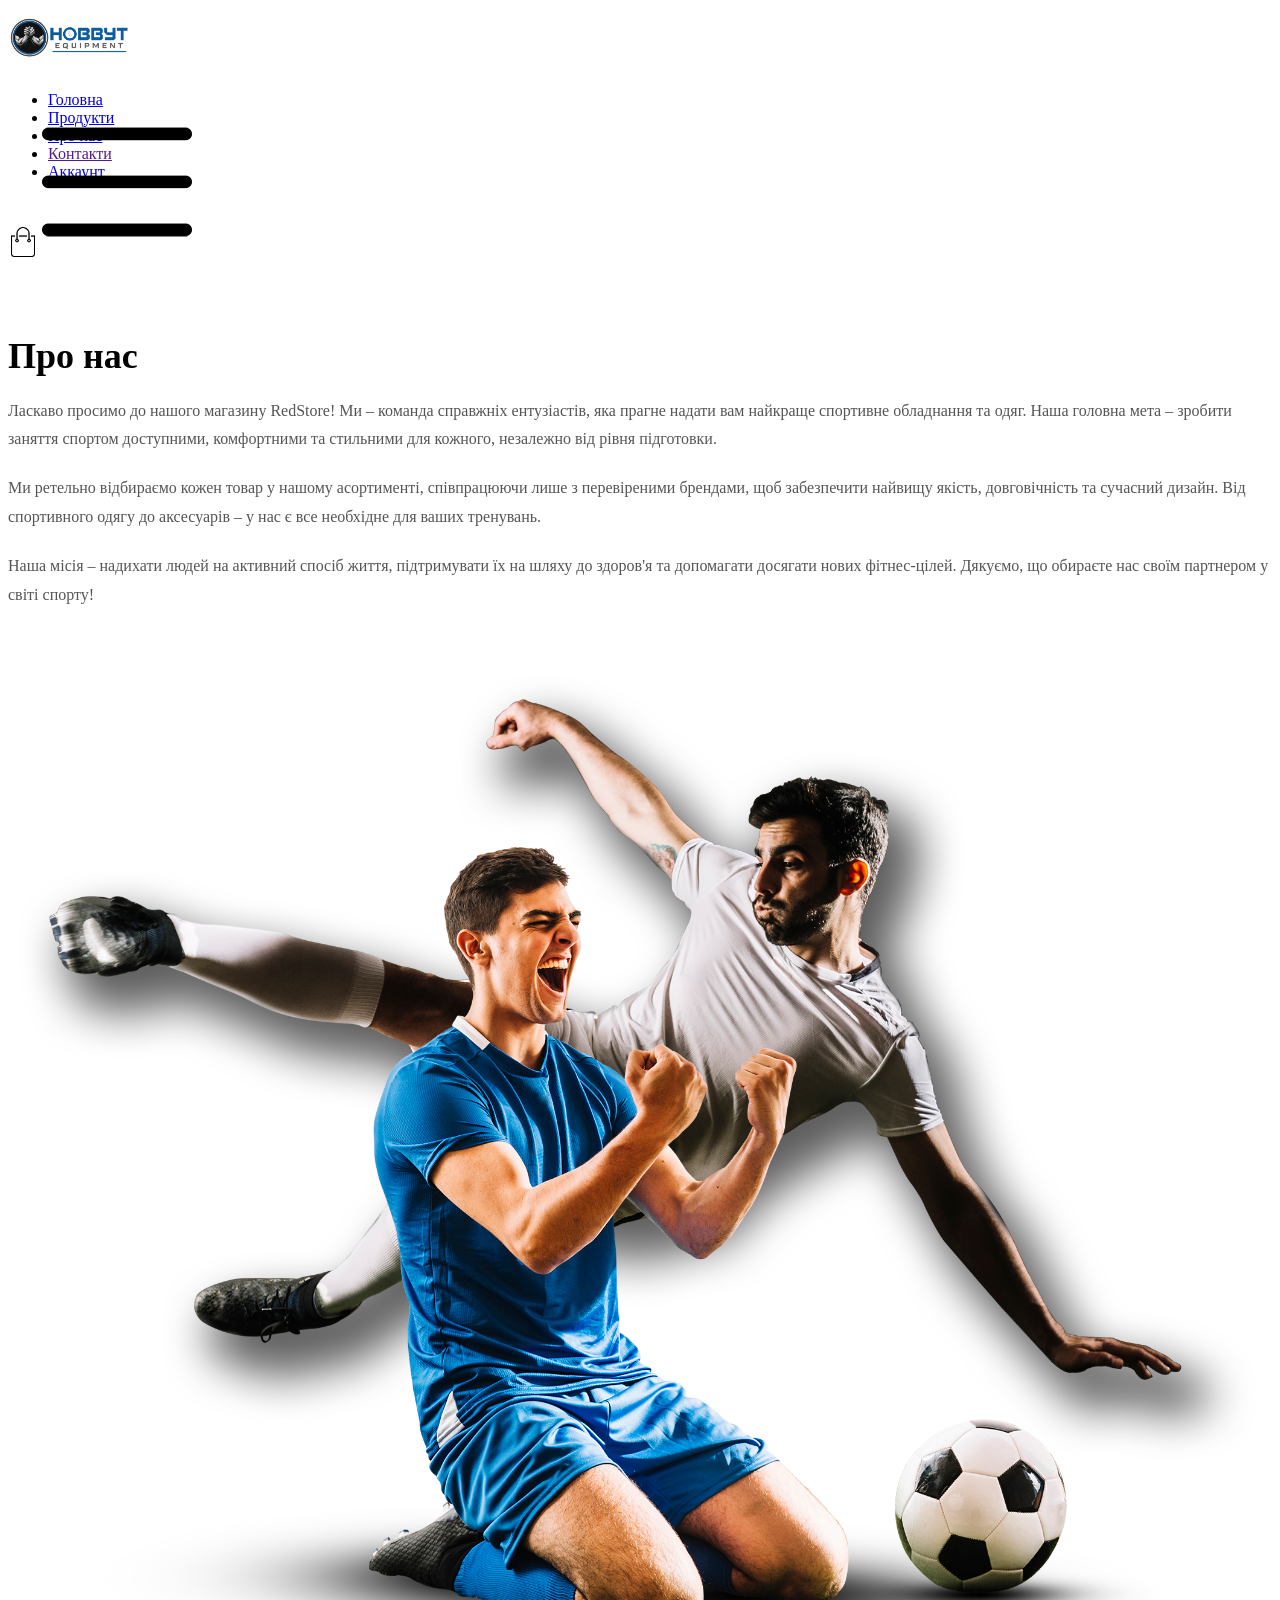
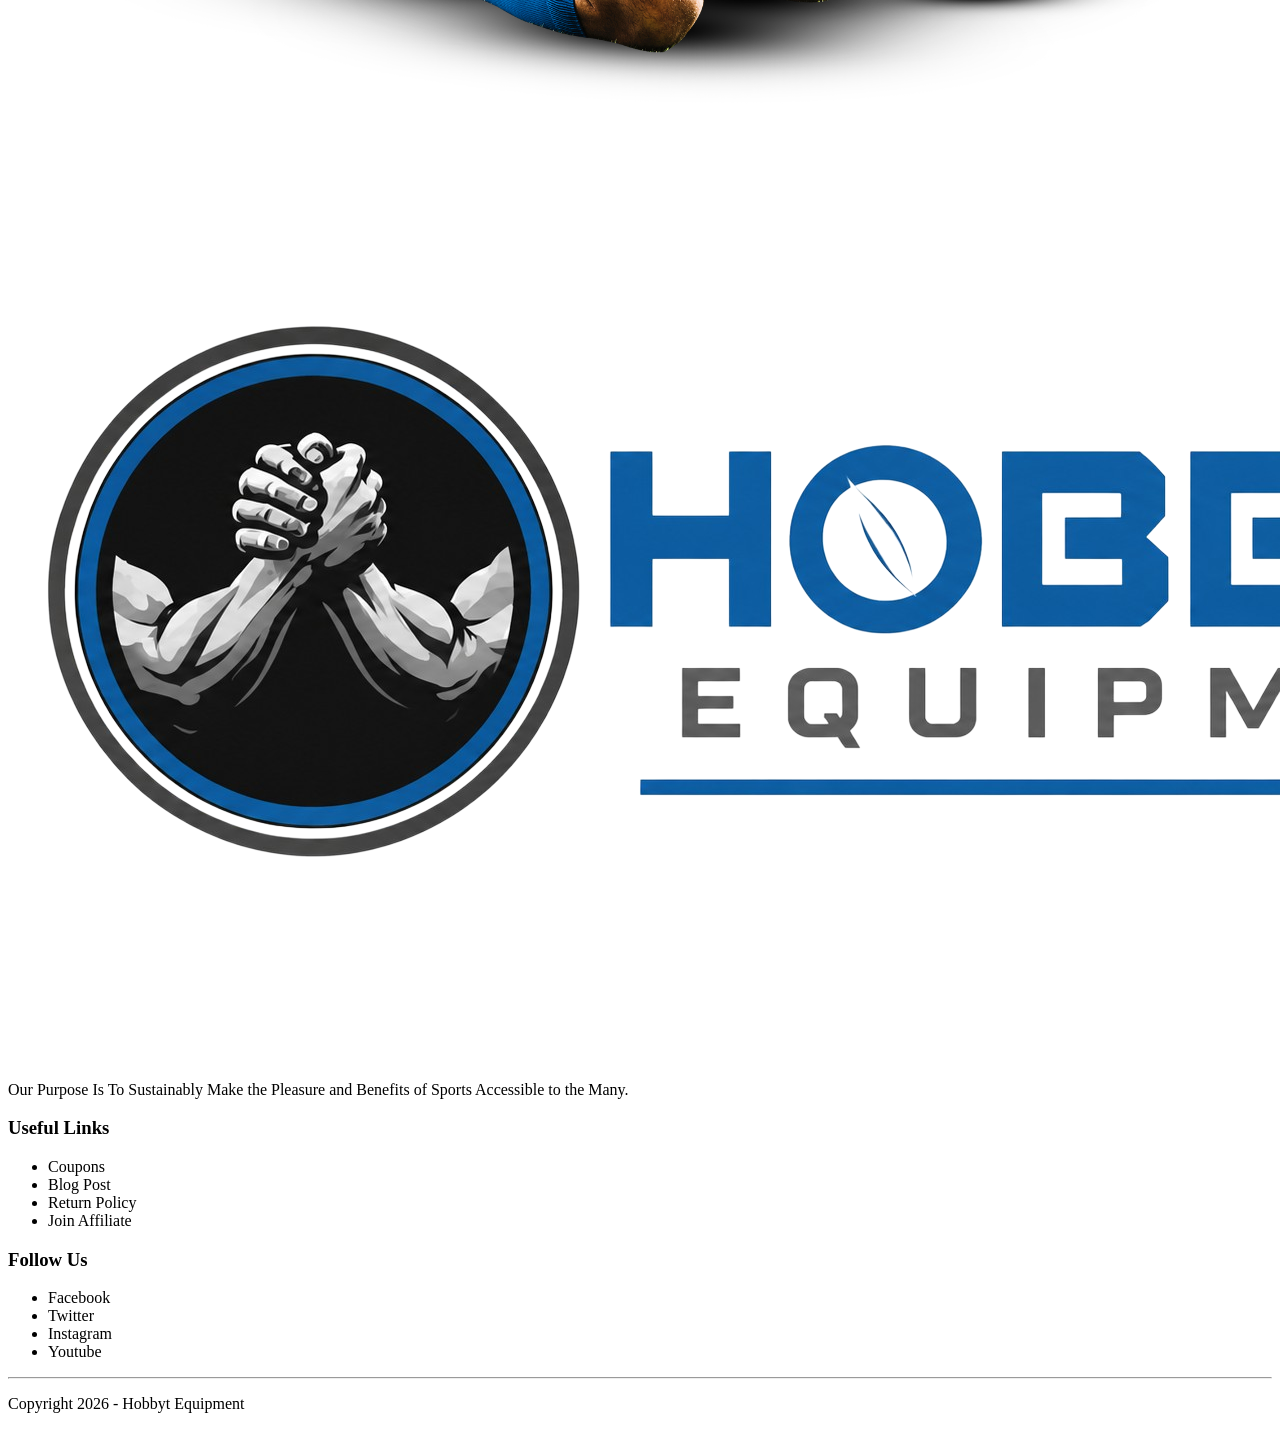
==== about.html @ 0b37f55f "Initial commit" ====
<!DOCTYPE html>
<html lang="uk">

<head>
    <meta charset="UTF-8">
    <meta name="viewport" content="width=device-width, initial-scale=1.0">
    <title>Про нас | Hobbyt Equipment
    </title>
    <link rel="stylesheet" href="style.css">
    <link href="https://fonts.googleapis.com/css2?family=Poppins:wght@300;400;500;600;700&display=swap"
        rel="stylesheet">
    <link rel="stylesheet" href="https://stackpath.bootstrapcdn.com/font-awesome/4.7.0/css/font-awesome.min.css">
    <style>
        .about-page {
            padding: 50px 0;
        }
        .about-page h1 {
            font-size: 36px;
            margin-bottom: 20px;
        }
        .about-page p {
            color: #555;
            line-height: 1.8;
            margin-bottom: 20px;
        }
    </style>
</head>

<body>
    <div class="container">
        <div class="navbar">
            <div class="logo">
                <a href="index.html"><img src="images/logo.png" alt="logo" width="125px"></a>
            </div>
            <nav>
                <ul id="MenuItems">
                    <li><a href="index.html">Головна</a></li>
                    <li><a href="products.html">Продукти</a></li>
                    <li><a href="about.html">Про нас</a></li>
                    <li><a href="">Контакти</a></li>
                    <li><a href="account.html">Аккаунт</a></li>
                </ul>
            </nav>
            <a href="cart.html"><img src="images/cart.png" width="30px" height="30px"></a>
            <img src="images/menu.png" class="menu-icon" onclick="menutoggle()">
        </div>
    </div>

    <!-- About Page -->
    <div class="about-page">
        <div class="container">
            <div class="row">
                <div class="col-2">
                    <h1>Про нас</h1>
                    <p>Ласкаво просимо до нашого магазину RedStore! Ми – команда справжніх ентузіастів, яка прагне надати вам найкраще спортивне обладнання та одяг. Наша головна мета – зробити заняття спортом доступними, комфортними та стильними для кожного, незалежно від рівня підготовки.</p>
                    <p>Ми ретельно відбираємо кожен товар у нашому асортименті, співпрацюючи лише з перевіреними брендами, щоб забезпечити найвищу якість, довговічність та сучасний дизайн. Від спортивного одягу до аксесуарів – у нас є все необхідне для ваших тренувань.</p>
                    <p>Наша місія – надихати людей на активний спосіб життя, підтримувати їх на шляху до здоров'я та допомагати досягати нових фітнес-цілей. Дякуємо, що обираєте нас своїм партнером у світі спорту!</p>
                </div>
                <div class="col-2">
                    <img src="images/image1.png" width="100%">
                </div>
            </div>
        </div>
    </div>


    <!-- Footer -->
    <div class="footer">
        <div class="container">
            <div class="row">
                <div class="footer-col-2">
                    <img src="images/logo-white.png">
                    <p>Our Purpose Is To Sustainably Make the Pleasure and Benefits of Sports Accessible to the Many.
                    </p>
                </div>
                <div class="footer-col-3">
                    <h3>Useful Links</h3>
                    <ul>
                        <li>Coupons</li>
                        <li>Blog Post</li>
                        <li>Return Policy</li>
                        <li>Join Affiliate</li>
                    </ul>
                </div>
                <div class="footer-col-4">
                    <h3>Follow Us</h3>
                    <ul>
                        <li>Facebook</li>
                        <li>Twitter</li>
                        <li>Instagram</li>
                        <li>Youtube</li>
                    </ul>
                </div>
            </div>
            <hr>
            <p class="copyright">Copyright 2026 - Hobbyt Equipment</p>
        </div>
    </div>

    <!-- javascript -->

    <script>
        var MenuItems = document.getElementById("MenuItems");
        MenuItems.style.maxHeight = "0px";
        function menutoggle() {
            if (MenuItems.style.maxHeight == "0px") {
                MenuItems.style.maxHeight = "200px"
            }
            else {
                MenuItems.style.maxHeight = "0px"
            }
        }
    </script>

</body>

</html>
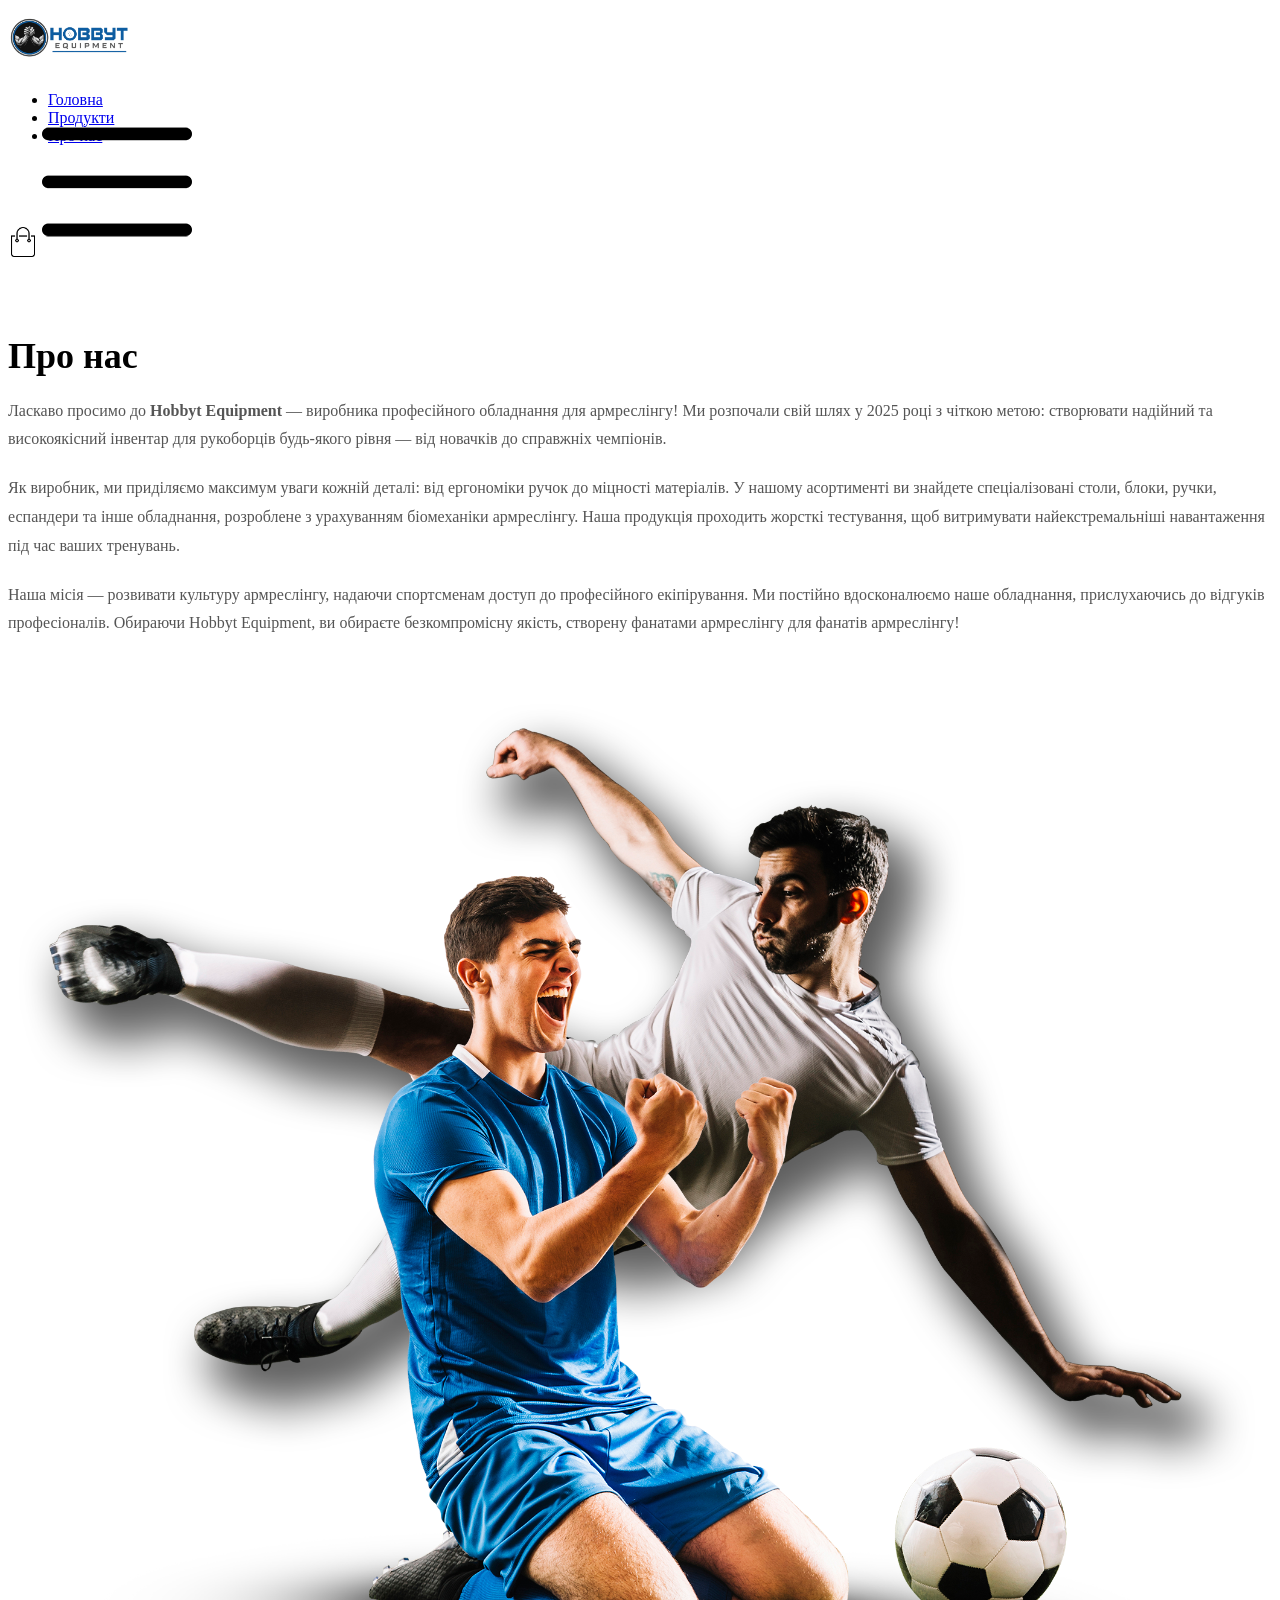
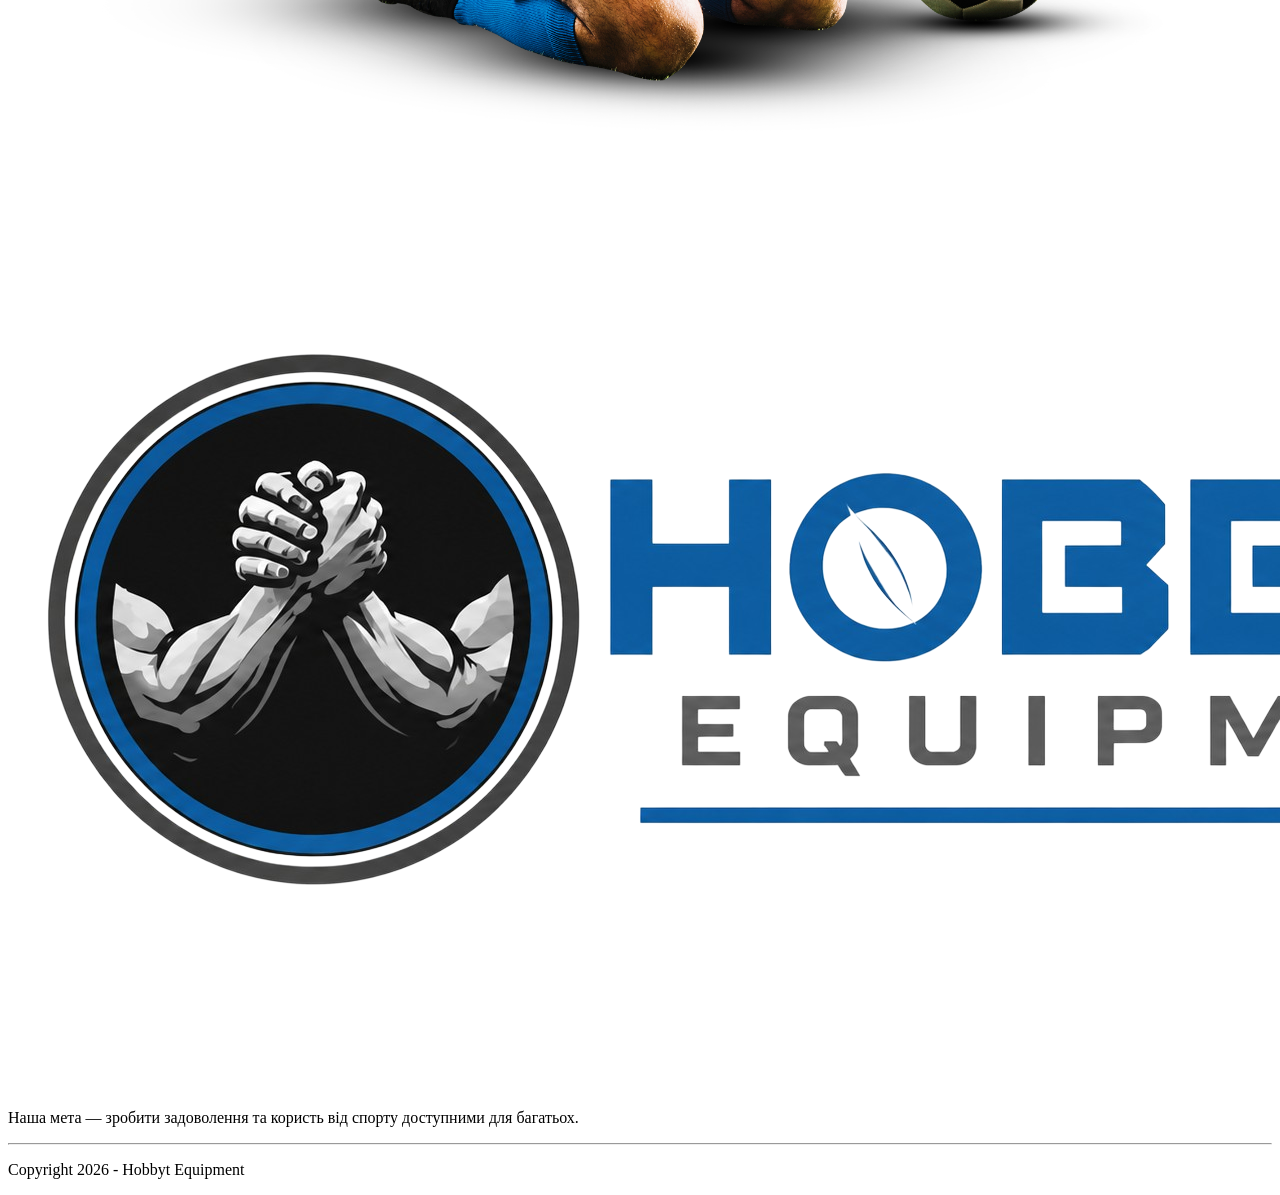
==== commit 9151e577: "feat: translate to Ukrainian, update About page, remove unused sections" ====
--- a/about.html
+++ b/about.html
@@ -1,5 +1,5 @@
 <!DOCTYPE html>
-<html lang="uk">
+<html lang="ua">
 
 <head>
     <meta charset="UTF-8">
@@ -37,24 +37,22 @@
                     <li><a href="index.html">Головна</a></li>
                     <li><a href="products.html">Продукти</a></li>
                     <li><a href="about.html">Про нас</a></li>
-                    <li><a href="">Контакти</a></li>
-                    <li><a href="account.html">Аккаунт</a></li>
                 </ul>
             </nav>
-            <a href="cart.html"><img src="images/cart.png" width="30px" height="30px"></a>
+            <a href="#"><img src="images/cart.png" width="30px" height="30px"></a>
             <img src="images/menu.png" class="menu-icon" onclick="menutoggle()">
         </div>
     </div>
 
-    <!-- About Page -->
+    <!-- Про нас Page -->
     <div class="about-page">
         <div class="container">
             <div class="row">
                 <div class="col-2">
                     <h1>Про нас</h1>
-                    <p>Ласкаво просимо до нашого магазину RedStore! Ми – команда справжніх ентузіастів, яка прагне надати вам найкраще спортивне обладнання та одяг. Наша головна мета – зробити заняття спортом доступними, комфортними та стильними для кожного, незалежно від рівня підготовки.</p>
-                    <p>Ми ретельно відбираємо кожен товар у нашому асортименті, співпрацюючи лише з перевіреними брендами, щоб забезпечити найвищу якість, довговічність та сучасний дизайн. Від спортивного одягу до аксесуарів – у нас є все необхідне для ваших тренувань.</p>
-                    <p>Наша місія – надихати людей на активний спосіб життя, підтримувати їх на шляху до здоров'я та допомагати досягати нових фітнес-цілей. Дякуємо, що обираєте нас своїм партнером у світі спорту!</p>
+                    <p>Ласкаво просимо до <strong>Hobbyt Equipment</strong> — виробника професійного обладнання для армреслінгу! Ми розпочали свій шлях у 2025 році з чіткою метою: створювати надійний та високоякісний інвентар для рукоборців будь-якого рівня — від новачків до справжніх чемпіонів.</p>
+                    <p>Як виробник, ми приділяємо максимум уваги кожній деталі: від ергономіки ручок до міцності матеріалів. У нашому асортименті ви знайдете спеціалізовані столи, блоки, ручки, еспандери та інше обладнання, розроблене з урахуванням біомеханіки армреслінгу. Наша продукція проходить жорсткі тестування, щоб витримувати найекстремальніші навантаження під час ваших тренувань.</p>
+                    <p>Наша місія — розвивати культуру армреслінгу, надаючи спортсменам доступ до професійного екіпірування. Ми постійно вдосконалюємо наше обладнання, прислухаючись до відгуків професіоналів. Обираючи Hobbyt Equipment, ви обираєте безкомпромісну якість, створену фанатами армреслінгу для фанатів армреслінгу!</p>
                 </div>
                 <div class="col-2">
                     <img src="images/image1.png" width="100%">
@@ -70,27 +68,10 @@
             <div class="row">
                 <div class="footer-col-2">
                     <img src="images/logo-white.png">
-                    <p>Our Purpose Is To Sustainably Make the Pleasure and Benefits of Sports Accessible to the Many.
+                    <p>Наша мета — зробити задоволення та користь від спорту доступними для багатьох.
                     </p>
                 </div>
-                <div class="footer-col-3">
-                    <h3>Useful Links</h3>
-                    <ul>
-                        <li>Coupons</li>
-                        <li>Blog Post</li>
-                        <li>Return Policy</li>
-                        <li>Join Affiliate</li>
-                    </ul>
-                </div>
-                <div class="footer-col-4">
-                    <h3>Follow Us</h3>
-                    <ul>
-                        <li>Facebook</li>
-                        <li>Twitter</li>
-                        <li>Instagram</li>
-                        <li>Youtube</li>
-                    </ul>
-                </div>
+                
             </div>
             <hr>
             <p class="copyright">Copyright 2026 - Hobbyt Equipment</p>
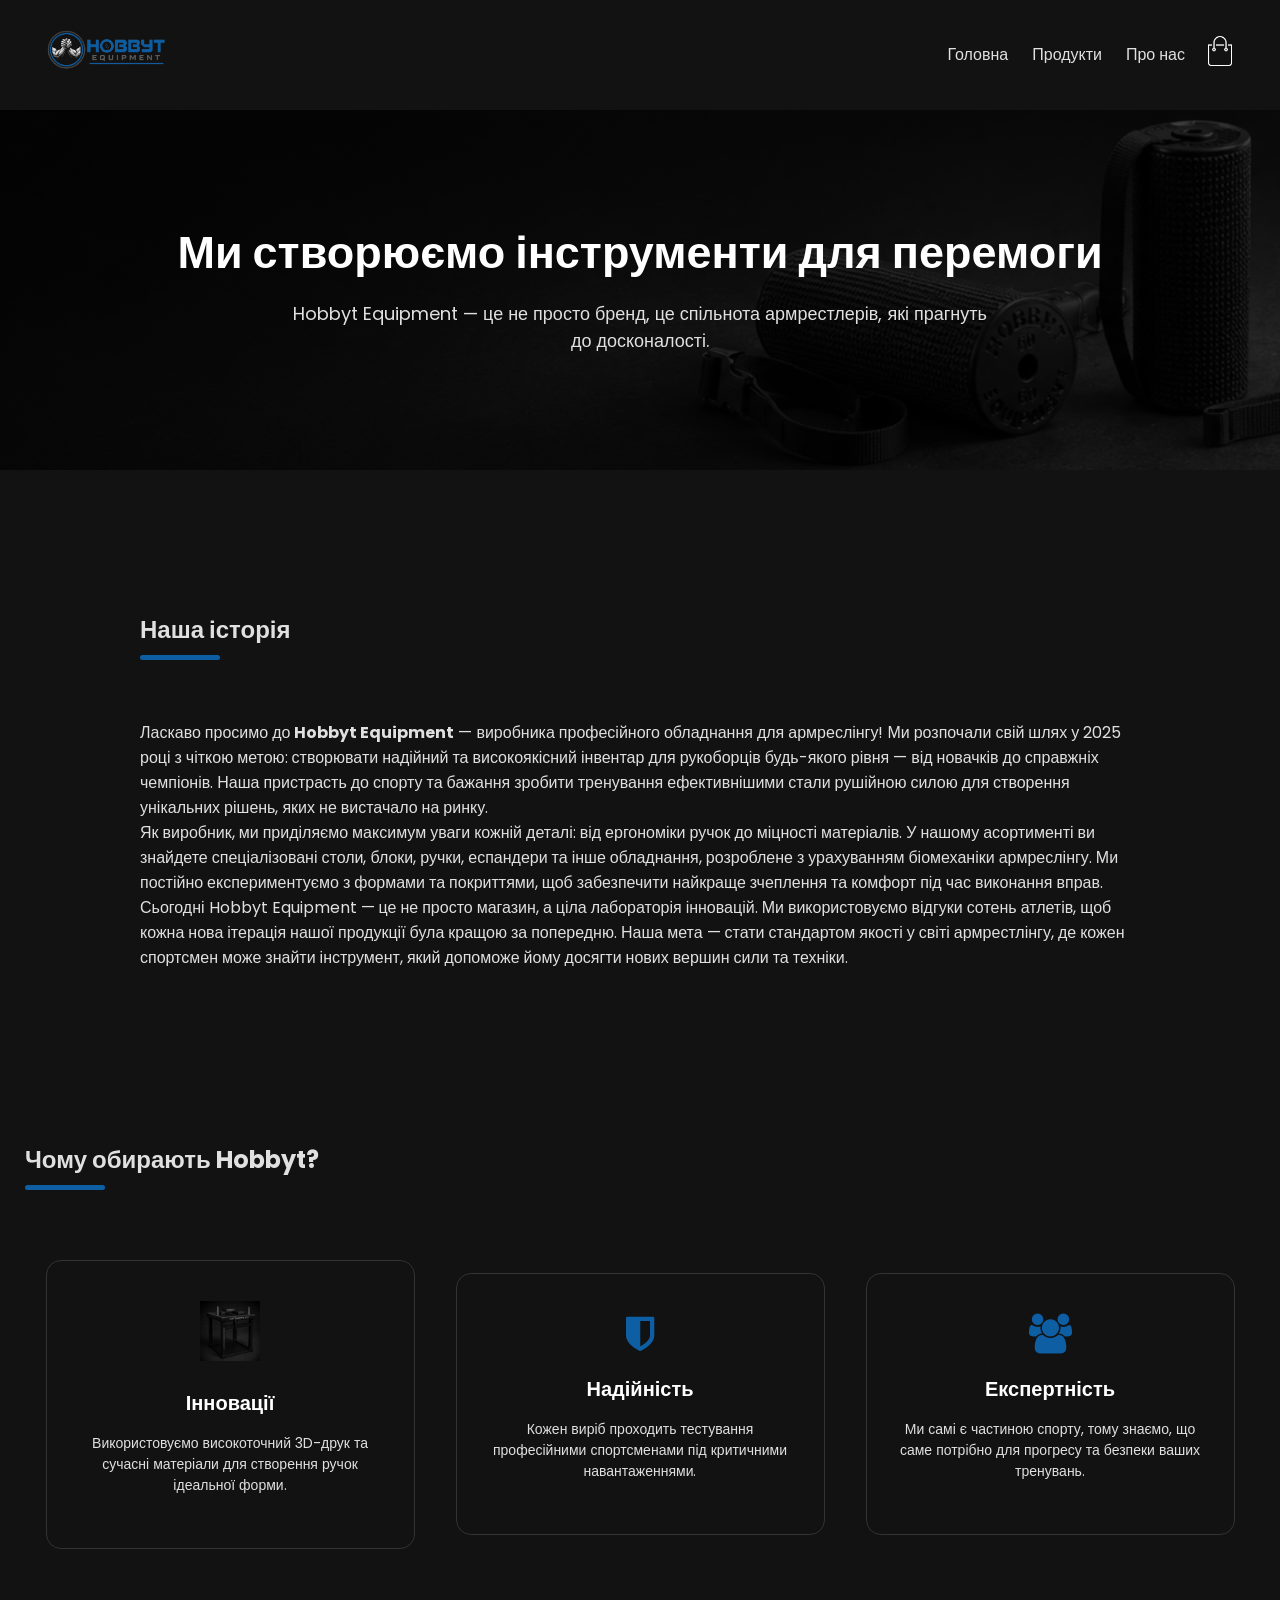
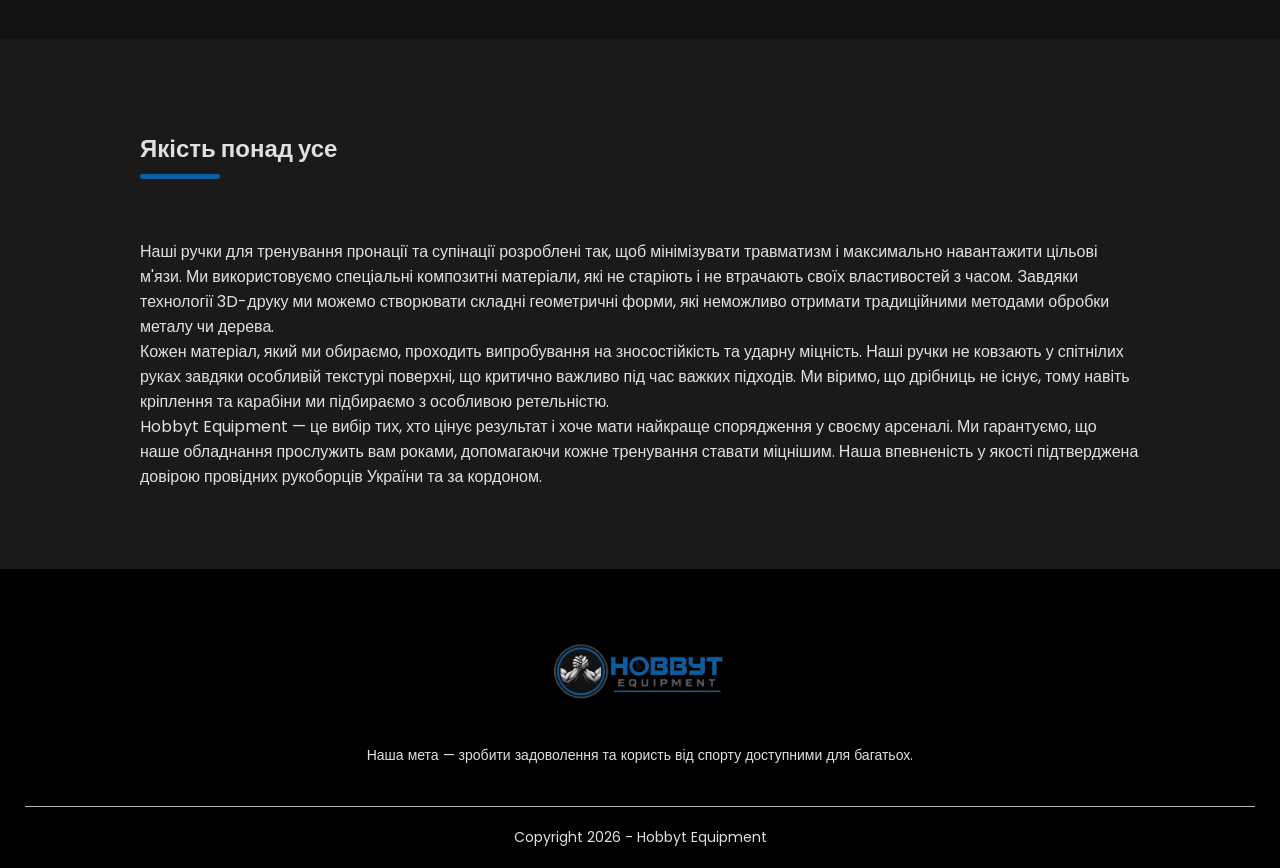
==== commit 8f5d9694: "Update design, add dark theme, new sections, cart page, and unify product images to 4.png" ====
--- a/about.html
+++ b/about.html
@@ -18,19 +18,14 @@
             font-size: 36px;
             margin-bottom: 20px;
         }
-        .about-page p {
-            color: #555;
-            line-height: 1.8;
-            margin-bottom: 20px;
-        }
     </style>
 </head>
 
-<body>
+<body class="dark-theme">
     <div class="container">
         <div class="navbar">
             <div class="logo">
-                <a href="index.html"><img src="images/logo.png" alt="logo" width="125px"></a>
+                <a href="index.html"><img src="images/logo-white.png" alt="logo" width="125px"></a>
             </div>
             <nav>
                 <ul id="MenuItems">
@@ -39,23 +34,66 @@
                     <li><a href="about.html">Про нас</a></li>
                 </ul>
             </nav>
-            <a href="#"><img src="images/cart.png" width="30px" height="30px"></a>
+            <a href="cart.html"><img src="images/cart.png" width="30px" height="30px"></a>
             <img src="images/menu.png" class="menu-icon" onclick="menutoggle()">
         </div>
     </div>
 
-    <!-- Про нас Page -->
-    <div class="about-page">
+    <!-- About Hero Section -->
+    <div class="about-hero" style="background-image: linear-gradient(rgba(0,0,0,0.7), rgba(0,0,0,0.7)), url('images/golovnyj baner.png');">
+        <div class="container">
+            <h1>Ми створюємо інструменти для перемоги</h1>
+            <p>Hobbyt Equipment — це не просто бренд, це спільнота армрестлерів, які прагнуть до досконалості.</p>
+        </div>
+    </div>
+
+    <!-- Наша історія -->
+    <div class="about-section">
         <div class="container">
             <div class="row">
-                <div class="col-2">
-                    <h1>Про нас</h1>
-                    <p>Ласкаво просимо до <strong>Hobbyt Equipment</strong> — виробника професійного обладнання для армреслінгу! Ми розпочали свій шлях у 2025 році з чіткою метою: створювати надійний та високоякісний інвентар для рукоборців будь-якого рівня — від новачків до справжніх чемпіонів.</p>
-                    <p>Як виробник, ми приділяємо максимум уваги кожній деталі: від ергономіки ручок до міцності матеріалів. У нашому асортименті ви знайдете спеціалізовані столи, блоки, ручки, еспандери та інше обладнання, розроблене з урахуванням біомеханіки армреслінгу. Наша продукція проходить жорсткі тестування, щоб витримувати найекстремальніші навантаження під час ваших тренувань.</p>
-                    <p>Наша місія — розвивати культуру армреслінгу, надаючи спортсменам доступ до професійного екіпірування. Ми постійно вдосконалюємо наше обладнання, прислухаючись до відгуків професіоналів. Обираючи Hobbyt Equipment, ви обираєте безкомпромісну якість, створену фанатами армреслінгу для фанатів армреслінгу!</p>
+                <div class="col-12" style="max-width: 1000px; margin: auto;">
+                    <h2 class="title">Наша історія</h2>
+                    <p>Ласкаво просимо до <strong>Hobbyt Equipment</strong> — виробника професійного обладнання для армреслінгу! Ми розпочали свій шлях у 2025 році з чіткою метою: створювати надійний та високоякісний інвентар для рукоборців будь-якого рівня — від новачків до справжніх чемпіонів. Наша пристрасть до спорту та бажання зробити тренування ефективнішими стали рушійною силою для створення унікальних рішень, яких не вистачало на ринку.</p>
+                    <p>Як виробник, ми приділяємо максимум уваги кожній деталі: від ергономіки ручок до міцності матеріалів. У нашому асортименті ви знайдете спеціалізовані столи, блоки, ручки, еспандери та інше обладнання, розроблене з урахуванням біомеханіки армреслінгу. Ми постійно експериментуємо з формами та покриттями, щоб забезпечити найкраще зчеплення та комфорт під час виконання вправ.</p>
+                    <p>Сьогодні Hobbyt Equipment — це не просто магазин, а ціла лабораторія інновацій. Ми використовуємо відгуки сотень атлетів, щоб кожна нова ітерація нашої продукції була кращою за попередню. Наша мета — стати стандартом якості у світі армрестлінгу, де кожен спортсмен може знайти інструмент, який допоможе йому досягти нових вершин сили та техніки.</p>
                 </div>
-                <div class="col-2">
-                    <img src="images/image1.png" width="100%">
+            </div>
+        </div>
+    </div>
+
+    <!-- Чому обирають нас (Цінності) -->
+    <div class="values-section">
+        <div class="container">
+            <h2 class="title">Чому обирають Hobbyt?</h2>
+            <div class="row">
+                <div class="col-3 value-box">
+                    <img src="images/2.png" style="width: 60px; height: 60px; margin-bottom: 20px; object-fit: contain;">
+                    <h3>Інновації</h3>
+                    <p>Використовуємо високоточний 3D-друк та сучасні матеріали для створення ручок ідеальної форми.</p>
+                </div>
+                <div class="col-3 value-box">
+                    <i class="fa fa-shield"></i>
+                    <h3>Надійність</h3>
+                    <p>Кожен виріб проходить тестування професійними спортсменами під критичними навантаженнями.</p>
+                </div>
+                <div class="col-3 value-box">
+                    <i class="fa fa-users"></i>
+                    <h3>Експертність</h3>
+                    <p>Ми самі є частиною спорту, тому знаємо, що саме потрібно для прогресу та безпеки ваших тренувань.</p>
+                </div>
+            </div>
+        </div>
+    </div>
+
+    <!-- Технології та якість -->
+    <div class="about-section dark-bg">
+        <div class="container">
+            <div class="row">
+                <div class="col-12" style="max-width: 1000px; margin: auto;">
+                    <h2 class="title">Якість понад усе</h2>
+                    <p>Наші ручки для тренування пронації та супінації розроблені так, щоб мінімізувати травматизм і максимально навантажити цільові м'язи. Ми використовуємо спеціальні композитні матеріали, які не старіють і не втрачають своїх властивостей з часом. Завдяки технології 3D-друку ми можемо створювати складні геометричні форми, які неможливо отримати традиційними методами обробки металу чи дерева.</p>
+                    <p>Кожен матеріал, який ми обираємо, проходить випробування на зносостійкість та ударну міцність. Наші ручки не ковзають у спітнілих руках завдяки особливій текстурі поверхні, що критично важливо під час важких підходів. Ми віримо, що дрібниць не існує, тому навіть кріплення та карабіни ми підбираємо з особливою ретельністю.</p>
+                    <p>Hobbyt Equipment — це вибір тих, хто цінує результат і хоче мати найкраще спорядження у своєму арсеналі. Ми гарантуємо, що наше обладнання прослужить вам роками, допомагаючи кожне тренування ставати міцнішим. Наша впевненість у якості підтверджена довірою провідних рукоборців України та за кордоном.</p>
                 </div>
             </div>
         </div>
--- a/style.css
+++ b/style.css
@@ -0,0 +1,885 @@
+*{
+    margin: 0;
+    padding: 0;
+    box-sizing: border-box;
+}
+
+body{
+    font-family: 'Poppins', sans-serif;
+}
+
+.navbar
+{
+    display: flex;
+    align-items: center;
+    padding: 20px;
+}
+
+nav{
+    flex: 1;
+    text-align: right;
+}
+nav ul{
+    display: inline-block;
+    list-style-type: none;
+}
+nav ul li{
+    display: inline-block;
+    margin-right: 20px;
+}
+a{
+    text-decoration: none;
+    color: #555;
+}
+p{
+    color: #555;
+}
+.container{
+    max-width: 1300px;
+    margin: auto;
+    padding-left: 25px;
+    padding-right: 25px;
+}
+.row{
+    display: flex;
+    align-items: center;
+    flex-wrap: wrap;
+    justify-content: space-around;
+}
+.col-2{
+    flex-basis: 50%;
+    min-width: 300px;
+}
+.col-2 img{
+    max-width: 100%;
+    padding: 50px 0;
+}
+.col-2 h1{
+    font-size: 50px;
+    line-height: 60px;
+    margin: 25px 0;
+}
+.btn{
+    display: inline-block;
+    background: #0E5EA3;
+    color: white;
+    padding: 8px 30px;
+    margin: 30px 0;
+    border-radius: 30px;
+    transition: background 0.5s;
+}
+.btn:hover{
+    background: #0b4d85;
+}
+.header{
+    background: radial-gradient(#fff,#ffd6d6);
+}
+.header .row{
+    margin-top: 70px;
+}
+.categories{
+    margin: 70px 0;
+}
+.col-3{
+    flex-basis: 30%;
+    min-width: 250px;
+    margin-bottom: 30px;
+}
+.col-3 img{
+    width: 100%;
+}
+.small-container{
+    max-width: 1080px;
+    margin: auto;
+    padding-left: 25px;
+    padding-right: 25px;
+}
+.col-4{
+    flex-basis: 25%;
+    padding: 10px;
+    min-width: 200px;
+    margin-bottom: 50px;
+    transition: transform 0.5s;
+}
+.col-4 img{
+    width: 100%;
+}
+.title{
+    text-align: left;
+    margin: 0 0 60px;
+    position: relative;
+    line-height: 60px;
+    color: #555;
+}
+.title::after{
+    content: '';
+    background: #0E5EA3;
+    width: 80px;
+    height: 5px;
+    border-radius: 5px;
+    position: absolute;
+    bottom: 0;
+    left: 0;
+}
+h4{
+    color: #555;
+    font-weight: normal;
+}
+.col-4 p{
+    font-size: 14px;
+}
+.rating .fa{
+    color: #0E5EA3;
+}
+.col-4:hover{
+    transform: translateY(-5px);
+}
+/* Offer */
+.offer{
+    background: radial-gradient(#fff, #ffd6d6);
+    margin-top: 80px;
+    padding: 30px 0;
+}
+.col-2 .offer-img{
+    padding: 50px;
+}
+small{
+    color: #555;
+}
+
+/* Testimonial */
+.testimonial{
+    margin-top: 100px;
+}
+.testimonial .col-3{
+    text-align: center;
+    padding: 40px 20px;
+    box-shadow: 0 0 20px 0px rgba(0, 0, 0, 0.1);
+    cursor: pointer;
+    transition: transform 0.5s;
+}
+.testimonial .col-3 img{
+    width: 50px;
+    margin-top: 20px;
+    border-radius: 50%;
+}
+.testimonial .col-3:hover{
+    transform: translateY(-10px);
+}
+.fa.fa-quote-left{
+    font-size: 34px;
+    color: #0E5EA3;
+}
+.col-3 p{
+    font-size: 12px;
+    margin: 12px 0;
+    color: #777;
+}
+.testimonial .col-3 h3{
+    font-weight: 600;
+    color: #555;
+    font-size: 16px;
+}
+/* Brands */
+.brands{
+    margin: 100px auto;
+}
+.col-5{
+    width: 160px;
+}
+.col-5 img{
+    width: 100%;
+    cursor: pointer;
+    filter: grayscale(100%);
+}
+.col-5 img:hover{
+    filter: grayscale(0);
+}
+/* Footer */
+.footer{
+    background: black;
+    color: #8a8a8a;
+    font-size: 14px;
+    padding: 60px 0 20px;
+}
+.footer p{
+    color: #8a8a8a;
+}
+.footer h3{
+    color: #fff;
+    margin-bottom: 20px;
+}
+.footer-col-1, .footer-col-2, .footer-col-3, .footer-col-4{
+    min-width: 250px;
+    margin-bottom: 20px;
+}
+.footer-col-1{
+    flex-basis: 30%;
+}
+.footer-col-2{
+    flex: 1;
+    text-align: center;
+}
+.footer-col-2 img{
+    width: 180px;
+    margin-bottom: 20px;
+}
+.footer-col-3, .footer-col-4{
+    flex-basis: 12%;
+    text-align: center;
+}
+ul{
+    list-style-type: none;
+}
+.app-logo{
+    margin-top: 20px;
+}
+.app-logo img{
+    width: 140px;
+}
+.footer hr{
+    border: none;
+    background: #b5b5b5;
+    height: 1px;
+    margin: 20px 0;
+}
+.copyright{
+    text-align: center;
+}
+.menu-icon{
+    width: 28px;
+    margin-left: 20px;
+    display: none;
+}
+
+/* All Products */
+.row-2{
+    justify-content: space-between;
+    margin: 100px auto 50px;
+}
+select{
+    border: 1px solid #ff523b;
+    padding: 5px;
+}
+select:focus{
+    outline: none;
+}
+.page-btn{
+    margin: 0 auto 80px;
+}
+.page-btn span{
+    display: inline-block;
+    border: 1px solid #ff523b;
+    margin-left: 10px;
+    width: 40px;
+    height: 40px;
+    text-align: center;
+    line-height: 40px;
+    cursor: pointer;
+}
+.page-btn span:hover{
+    background: #ff523b;
+    color: white;
+}
+
+/* Single Product */
+.single-product{
+    margin-top: 80px;
+}
+.single-product .col-2 img{
+    padding: 0;
+}
+.single-product .col-2{
+    padding: 20px;
+}
+.single-product h4{
+    margin: 20px 0;
+    font-size: 22px;
+    font-weight: bold;
+}
+.single-product select{
+    display: block;
+    padding: 10px;
+    margin-top: 20px;
+}
+.single-product input{
+    width: 50px;
+    height: 40px;
+    padding-left: 10px;
+    font-size: 20px;
+    margin-left: 10px;
+    border: 1px solid #ff523b;
+    margin-right: 10px;
+}
+input:focus{
+    outline: none;
+}
+.single-product .fa{
+    color: #ff523b;
+    margin-left: 10px;
+}
+.small-img-row{
+    display: flex;
+    justify-content: space-between;
+}
+.small-img-col{
+    flex-basis: 24%;
+    cursor: pointer;
+}
+
+/* Cart Items */
+.cart-page{
+    margin: 80px auto;
+}
+table{
+    width: 100%;
+    border-collapse: collapse;
+}
+.cart-info{
+    display: flex;
+    flex-wrap: wrap;
+}
+th{
+    text-align: left;
+    padding: 5px;
+    color: #fff;
+    background: #0E5EA3;
+    font-weight: normal;
+}
+td{
+    padding: 10px 5px;
+}
+td input{
+    width: 40px;
+    height: 30px;
+    padding: 5px;
+}
+td a{
+    color: #0E5EA3;
+    font-size: 12px;
+}
+td img{
+    width: 80px;
+    height: 80px;
+    margin-right: 10px;
+}
+.total-price{
+    display: flex;
+    justify-content: flex-end;
+}
+.total-price table{
+    border-top: 3px solid #0E5EA3;
+    width: 100%;
+    max-width: 400px;
+}
+td:last-child{
+    text-align: right;
+}
+th:last-child{
+    text-align: right;
+}
+
+/* Account page */
+.account-page{
+    padding: 50px 0;
+    background: radial-gradient(#fff, #ffd6d6);
+}
+.form-container{
+    background: #fff;
+    width: 300px;
+    height: 400px;
+    position: relative;
+    text-align: center;
+    padding: 20px 0;
+    margin: auto;
+    box-shadow: 0 0 20px 0px rgba(0, 0, 0, 0.1);
+    overflow: hidden;
+}
+.form-container span{
+    font-weight: bold;
+    padding: 0 10px;
+    color: #555;
+    cursor: pointer;
+    width: 100px;
+    display: inline-block;
+}
+.form-btn{
+    display: inline-block;
+}
+.form-container form{
+    max-width: 300px;
+    padding: 0 20px;
+    position: absolute;
+    top: 130px;
+    transition: transform 1s;
+}
+form input{
+    width: 100%;
+    height: 30px;
+    margin: 10px 0;
+    padding: 0 10px;
+    border: 1px solid #ccc;
+}
+form .btn{
+    width: 100%;
+    border: none;
+    cursor: pointer;
+    margin: 10px 0;
+}
+form .btn:focus{
+    outline: none;
+}
+#LoginForm{
+    left: -300px;
+}
+#RegForm{
+    left: 0;
+}
+form a{
+    font-size: 12px;
+}
+#Indicator{
+    width: 100px;
+    border: none;
+    background: #ff523b;
+    height: 3px;
+    margin-top: 8px;
+    transform: translateX(100px);
+    transition: transform 1s;
+}
+
+/* Media query for menu */
+@media only screen and (max-width: 800px){
+
+    nav ul{
+        position: absolute;
+        top: 70px;
+        left: 0;
+        background: #333;
+        width: 100%;
+        overflow: hidden;
+        transition: max-height 0.5s;
+    }
+    nav ul li{
+        display: block;
+        margin-right: 50px;
+        margin-top: 10px;
+        margin-bottom: 10px;
+    }
+    nav ul li a{
+        color: white;
+    }
+    .menu-icon{
+        display: block;
+        cursor: pointer;
+    }
+}
+
+/* Media query for 600 screen size */
+@media only screen and (max-width: 600px){
+
+    .row{
+        text-align: center;
+    }
+    .col-2, .col-3, .col-4, .col-12{
+        flex-basis: 100%;
+    }
+    .single-product .row{
+        text-align: left;
+    }
+    .single-product .col-2{
+        padding: 20px 0;
+    }
+    .single-product h1{
+        font-size: 26px;
+        line-height: 32px;
+    }
+    .cart-info p{
+        display: none;
+    }
+}
+
+/* Category Cards */
+.category-col {
+    position: relative;
+    padding: 0;
+    border-radius: 10px;
+    overflow: hidden;
+    height: 400px;
+    box-shadow: 0 5px 15px rgba(0,0,0,0.1);
+}
+.category-col img {
+    border-radius: 10px;
+    width: 100%;
+    height: 100%;
+    object-fit: cover;
+    display: block;
+}
+.category-col .category-overlay {
+    position: absolute;
+    bottom: 0;
+    left: 0;
+    width: 100%;
+    height: 60%;
+    background: linear-gradient(transparent, rgba(14, 94, 163, 0.9));
+    display: flex;
+    align-items: flex-end;
+    padding: 20px;
+    border-radius: 0 0 10px 10px;
+}
+.category-col .category-overlay h3 {
+    color: #fff;
+    font-size: 16px;
+    margin: 0;
+    font-weight: 500;
+    text-align: left;
+}
+
+/* Dark Theme */
+body.dark-theme {
+    background: #121212;
+    color: #fff;
+}
+body.dark-theme a,
+body.dark-theme p,
+body.dark-theme .title,
+body.dark-theme h4,
+body.dark-theme .testimonial .col-3 h3,
+body.dark-theme small {
+    color: #e0e0e0;
+}
+body.dark-theme .header,
+body.dark-theme .offer {
+    background: radial-gradient(#2a2a2a, #121212);
+}
+body.dark-theme .testimonial .col-3,
+body.dark-theme .form-container {
+    background: #1e1e1e;
+    box-shadow: 0 0 20px 0px rgba(0, 0, 0, 0.5);
+}
+body.dark-theme .testimonial .col-3 p {
+    color: #ccc;
+}
+body.dark-theme select,
+body.dark-theme input {
+    background: #333;
+    color: #fff;
+    border: 1px solid #555;
+    color-scheme: dark;
+}
+body.dark-theme img[src*="cart.png"],
+body.dark-theme img.menu-icon {
+    filter: invert(1);
+}
+
+/* Hero Slider Styles */
+.hero-header {
+    position: relative;
+    overflow: hidden;
+    color: #fff;
+    min-height: 50vh;
+}
+.hero-header.header {
+    background: #121212;
+}
+.hero-slider {
+    position: absolute;
+    top: 0; left: 0; width: 100%; height: 100%;
+    z-index: 0;
+}
+.hero-slider .slide {
+    position: absolute;
+    top: 0; left: 0; width: 100%; height: 100%;
+    background-size: cover;
+    background-position: right center;
+    opacity: 0;
+    animation: kenburnsFade 15s infinite;
+}
+.hero-slider .slide:nth-child(1) { animation-delay: 0s; }
+.hero-slider .slide:nth-child(2) { animation-delay: 5s; }
+.hero-slider .slide:nth-child(3) { animation-delay: 10s; }
+
+.hero-slider .overlay {
+    position: absolute;
+    top: 0; left: 0; width: 100%; height: 100%;
+    background: linear-gradient(to right, rgba(18, 18, 18, 1) 0%, rgba(18, 18, 18, 0.4) 60%, transparent 100%);
+    z-index: 1;
+}
+
+.relative-container {
+    position: relative;
+    z-index: 2;
+}
+.hero-content {
+    min-height: calc(50vh - 120px);
+    align-items: center;
+}
+.hero-text-col {
+    max-width: 600px;
+    z-index: 3;
+    padding-top: 50px;
+}
+.hero-text-col .hero-title {
+    font-size: 55px;
+    line-height: 1.2;
+    margin-bottom: 25px;
+    color: #fff;
+    text-align: left;
+}
+.hero-text-col .hero-subtitle {
+    font-size: 18px;
+    margin-bottom: 35px;
+    color: #e0e0e0;
+    text-align: left;
+    max-width: 450px;
+}
+
+@keyframes kenburnsFade {
+    0% {
+        opacity: 0;
+        transform: scale(1.0);
+    }
+    5% {
+        opacity: 1;
+    }
+    33.33% {
+        opacity: 1;
+    }
+    38.33% {
+        opacity: 0;
+        transform: scale(1.08);
+    }
+    100% {
+        opacity: 0;
+        transform: scale(1.08);
+    }
+}
+
+/* -------------------------------------
+   Popular Products Carousel 
+-------------------------------------- */
+.popular-products-section {
+    margin: 80px auto;
+}
+.section-top {
+    display: flex;
+    justify-content: space-between;
+    align-items: center;
+    margin-bottom: 30px;
+}
+.section-top .section-title {
+    font-size: 28px;
+    font-weight: 600;
+    margin: 0;
+    color: #fff;
+    text-align: left;
+    position: relative;
+    padding-bottom: 10px;
+}
+.section-top .section-title::after {
+    content: '';
+    background: #0E5EA3;
+    width: 80px;
+    height: 5px;
+    border-radius: 5px;
+    position: absolute;
+    bottom: 0;
+    left: 0;
+}
+.carousel-nav button {
+    background: transparent;
+    border: 1px solid #555;
+    color: #fff;
+    width: 40px;
+    height: 40px;
+    border-radius: 5px;
+    cursor: pointer;
+    font-size: 20px;
+    margin-left: 10px;
+    transition: all 0.3s ease;
+}
+.carousel-nav button:hover {
+    background: #0E5EA3;
+    border-color: #0E5EA3;
+}
+.carousel-container {
+    display: flex;
+    overflow-x: auto;
+    scroll-behavior: smooth;
+    gap: 20px;
+    padding-bottom: 20px;
+    scrollbar-width: none; /* Firefox */
+}
+.carousel-container::-webkit-scrollbar {
+    display: none; /* Safari and Chrome */
+}
+.product-card {
+    min-width: 250px;
+    background: #1e1e1e;
+    border-radius: 10px;
+    padding: 15px;
+    box-shadow: 0 5px 15px rgba(0,0,0,0.5);
+    transition: transform 0.3s ease, border-color 0.3s ease;
+    border: 1px solid #333;
+    display: flex;
+    flex-direction: column;
+}
+.product-card:hover {
+    transform: translateY(-5px);
+    border-color: #0E5EA3;
+}
+.product-card img {
+    width: 100%;
+    border-radius: 5px;
+    margin-bottom: 15px;
+    background: #2a2a2a;
+    object-fit: cover;
+    height: 220px;
+}
+.product-card h4 {
+    color: #fff;
+    font-size: 16px;
+    margin-bottom: 10px;
+    font-weight: 500;
+    line-height: 1.4;
+    flex-grow: 1;
+}
+.product-card p {
+    color: #aaa;
+    font-size: 15px;
+    margin: 0;
+}
+
+/* Offer Slider */
+.offer-slider-container {
+    position: relative;
+    width: 100%;
+    height: 50vh;
+    overflow: hidden;
+    background: #000;
+    margin-top: 80px;
+}
+.offer-slide-bg {
+    position: absolute;
+    top: 0; left: 0; width: 100%; height: 100%;
+    background-size: cover;
+    background-position: right center;
+    opacity: 0;
+    animation: kenburnsFade 15s infinite;
+}
+.offer-slide-bg:nth-child(1) { animation-delay: 0s; }
+.offer-slide-bg:nth-child(2) { animation-delay: 5s; }
+.offer-slide-bg:nth-child(3) { animation-delay: 10s; }
+
+.slider-overlay {
+    position: absolute;
+    top: 0; left: 0; width: 100%; height: 100%;
+    background: rgba(0, 0, 0, 0.6);
+    z-index: 1;
+}
+
+.offer-slide-content {
+    position: absolute;
+    top: 50%; left: 10%;
+    transform: translateY(-50%);
+    text-align: left;
+    width: 80%;
+    box-sizing: border-box;
+    max-width: 600px;
+    z-index: 2;
+    opacity: 0;
+    animation: textFade 15s infinite;
+    padding: 0;
+}
+.content-1 { animation-delay: 0s; }
+.content-2 { animation-delay: 5s; }
+.content-3 { animation-delay: 10s; }
+
+.offer-logo {
+    position: absolute;
+    top: 40px;
+    right: 5%;
+    width: 150px;
+    z-index: 3;
+}
+
+.offer-slide-content h2 {
+    font-size: 36px;
+    margin-bottom: 20px;
+    color: #fff;
+    line-height: 1.3;
+}
+.offer-slide-content p {
+    font-size: 18px;
+    color: #ddd;
+    margin-bottom: 30px;
+}
+
+@keyframes textFade {
+    0% { opacity: 0; }
+    5% { opacity: 1; }
+    33.33% { opacity: 1; }
+    38.33% { opacity: 0; }
+    100% { opacity: 0; }
+}
+
+/* About Page Specific Styles */
+.about-hero {
+    height: 40vh;
+    display: flex;
+    align-items: center;
+    justify-content: center;
+    text-align: center;
+    background-size: cover;
+    background-position: center;
+    color: #fff;
+    margin-bottom: 50px;
+}
+.about-hero h1 {
+    font-size: 45px;
+    margin-bottom: 20px;
+    line-height: 1.2;
+}
+.about-hero p {
+    font-size: 18px;
+    max-width: 700px;
+    margin: 0 auto;
+    color: #e0e0e0;
+}
+.about-section {
+    padding: 80px 0;
+}
+.about-section.dark-bg {
+    background: #1a1a1a;
+}
+.values-section {
+    padding: 80px 0;
+    background: #121212;
+}
+.value-box {
+    text-align: center;
+    padding: 40px 25px;
+    transition: transform 0.3s, border-color 0.3s;
+    border: 1px solid #333;
+    border-radius: 15px;
+    margin: 10px;
+    flex-basis: 30%;
+}
+.value-box i {
+    font-size: 40px;
+    color: #0E5EA3;
+    margin-bottom: 20px;
+}
+.value-box h3 {
+    font-size: 20px;
+    margin-bottom: 15px;
+    color: #fff;
+}
+.value-box p {
+    font-size: 14px;
+    color: #aaa;
+}
+.value-box:hover {
+    transform: translateY(-10px);
+    border-color: #0E5EA3;
+}
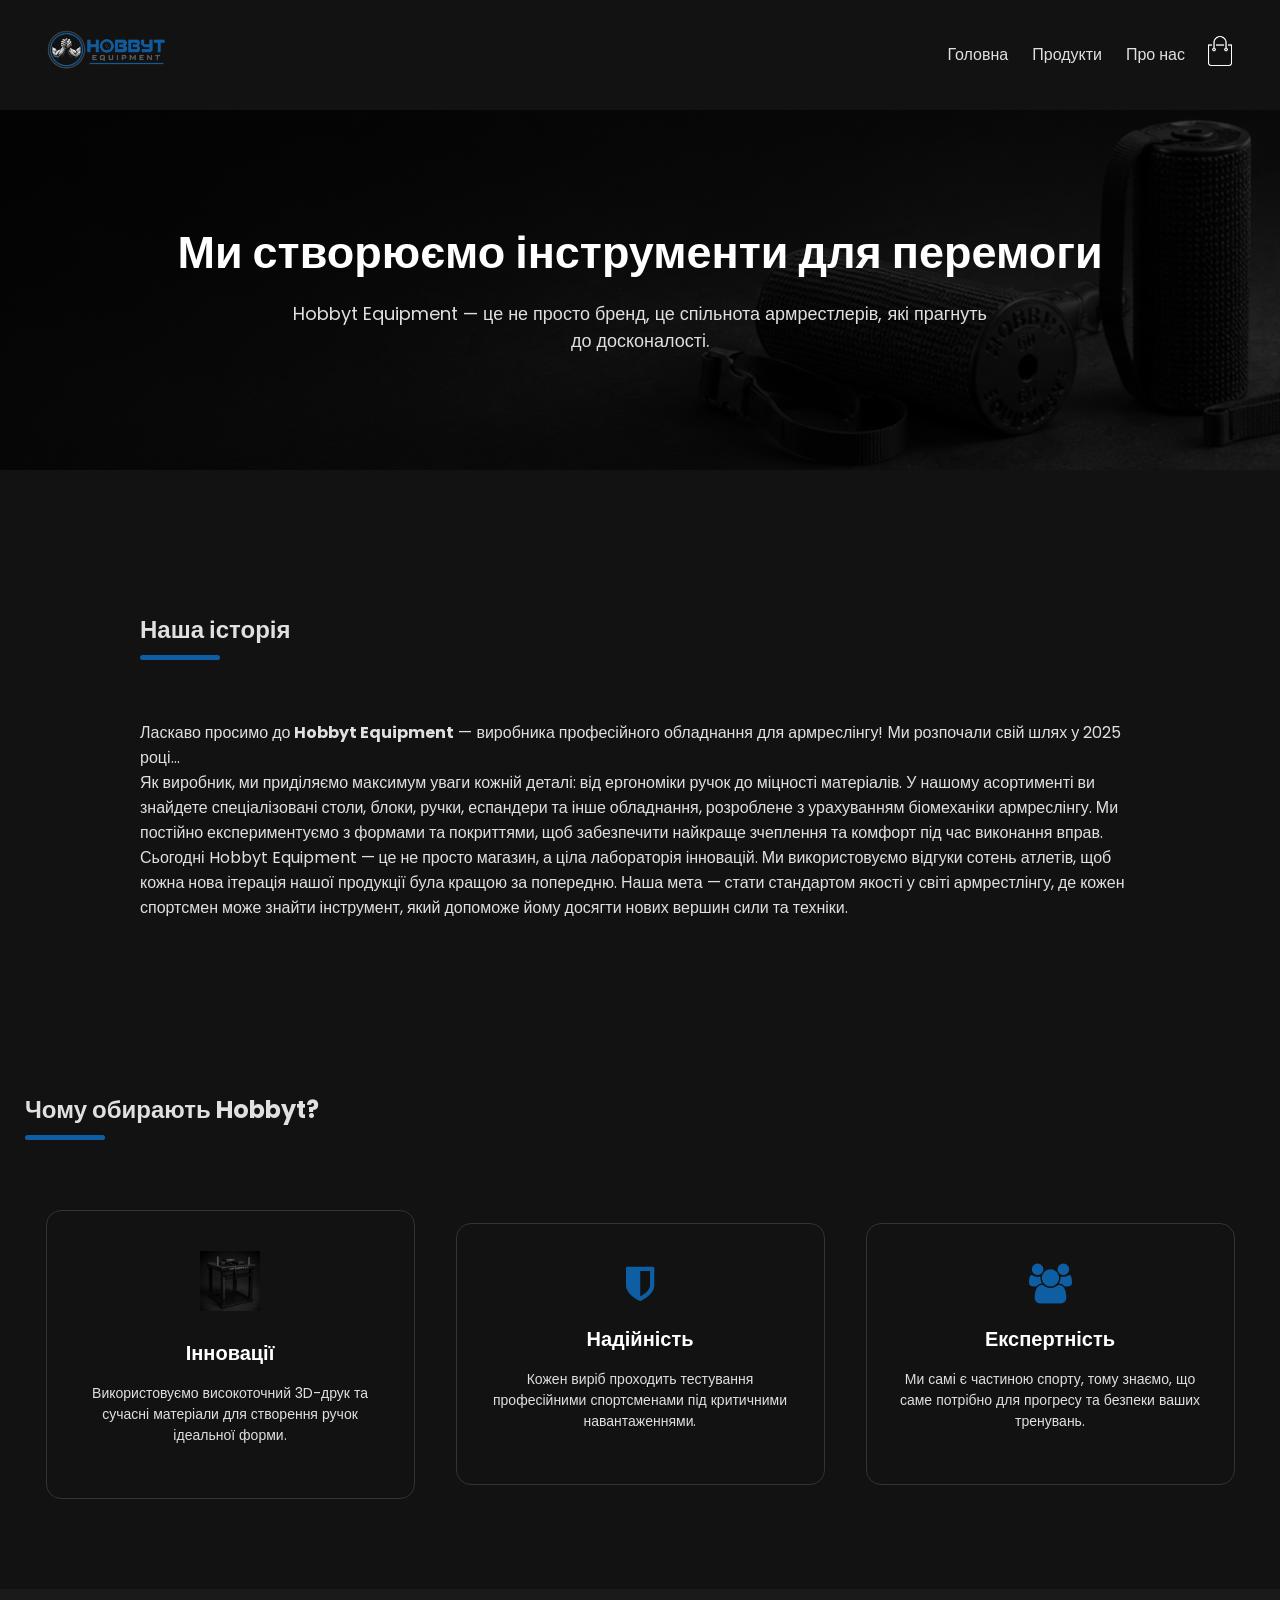
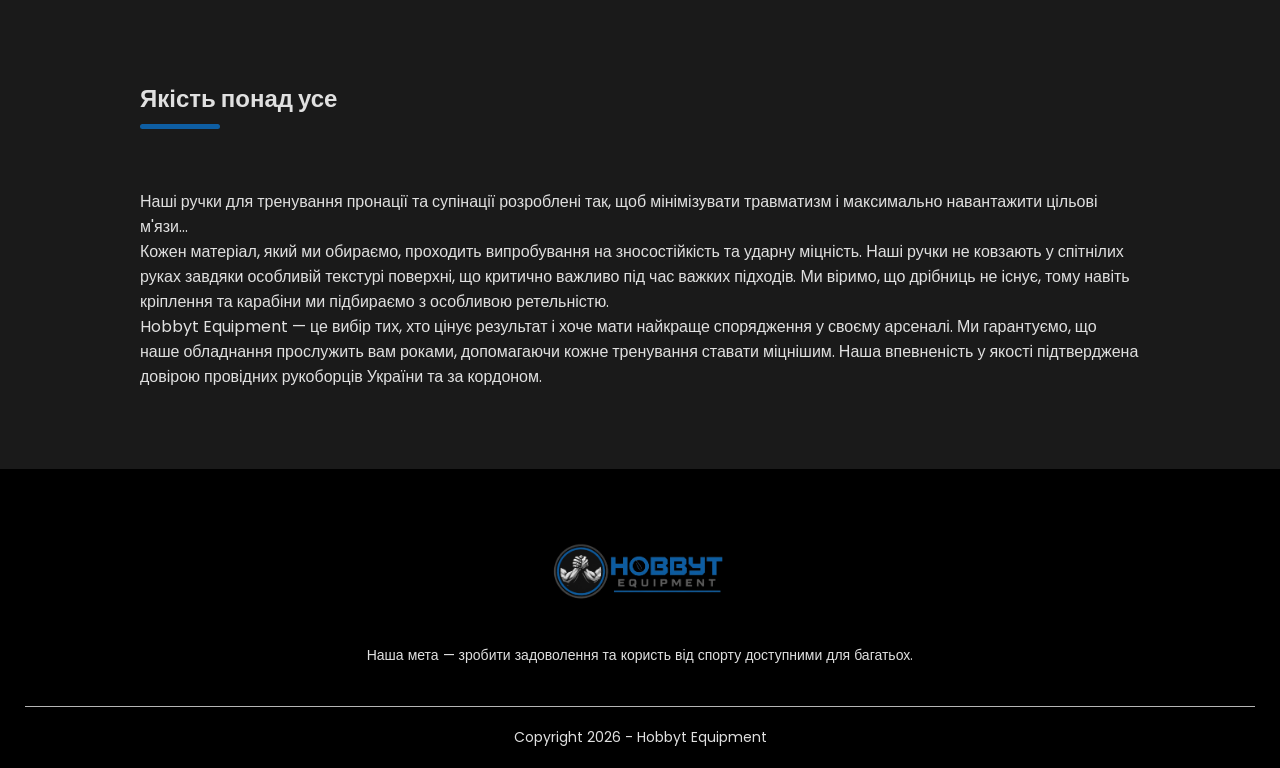
==== commit 3b3a6be1: "Launch Admin Panel with full CMS (Products, Banners, Pages editing)" ====
--- a/about.html
+++ b/about.html
@@ -42,8 +42,8 @@
     <!-- About Hero Section -->
     <div class="about-hero" style="background-image: linear-gradient(rgba(0,0,0,0.7), rgba(0,0,0,0.7)), url('images/golovnyj baner.png');">
         <div class="container">
-            <h1>Ми створюємо інструменти для перемоги</h1>
-            <p>Hobbyt Equipment — це не просто бренд, це спільнота армрестлерів, які прагнуть до досконалості.</p>
+            <h1 data-content="about.heroTitle">Ми створюємо інструменти для перемоги</h1>
+            <p data-content="about.heroText">Hobbyt Equipment — це не просто бренд, це спільнота армрестлерів, які прагнуть до досконалості.</p>
         </div>
     </div>
 
@@ -52,8 +52,8 @@
         <div class="container">
             <div class="row">
                 <div class="col-12" style="max-width: 1000px; margin: auto;">
-                    <h2 class="title">Наша історія</h2>
-                    <p>Ласкаво просимо до <strong>Hobbyt Equipment</strong> — виробника професійного обладнання для армреслінгу! Ми розпочали свій шлях у 2025 році з чіткою метою: створювати надійний та високоякісний інвентар для рукоборців будь-якого рівня — від новачків до справжніх чемпіонів. Наша пристрасть до спорту та бажання зробити тренування ефективнішими стали рушійною силою для створення унікальних рішень, яких не вистачало на ринку.</p>
+                    <h2 class="title" data-content="about.historyTitle">Наша історія</h2>
+                    <p data-content="about.historyText">Ласкаво просимо до <strong>Hobbyt Equipment</strong> — виробника професійного обладнання для армреслінгу! Ми розпочали свій шлях у 2025 році...</p>
                     <p>Як виробник, ми приділяємо максимум уваги кожній деталі: від ергономіки ручок до міцності матеріалів. У нашому асортименті ви знайдете спеціалізовані столи, блоки, ручки, еспандери та інше обладнання, розроблене з урахуванням біомеханіки армреслінгу. Ми постійно експериментуємо з формами та покриттями, щоб забезпечити найкраще зчеплення та комфорт під час виконання вправ.</p>
                     <p>Сьогодні Hobbyt Equipment — це не просто магазин, а ціла лабораторія інновацій. Ми використовуємо відгуки сотень атлетів, щоб кожна нова ітерація нашої продукції була кращою за попередню. Наша мета — стати стандартом якості у світі армрестлінгу, де кожен спортсмен може знайти інструмент, який допоможе йому досягти нових вершин сили та техніки.</p>
                 </div>
@@ -90,8 +90,8 @@
         <div class="container">
             <div class="row">
                 <div class="col-12" style="max-width: 1000px; margin: auto;">
-                    <h2 class="title">Якість понад усе</h2>
-                    <p>Наші ручки для тренування пронації та супінації розроблені так, щоб мінімізувати травматизм і максимально навантажити цільові м'язи. Ми використовуємо спеціальні композитні матеріали, які не старіють і не втрачають своїх властивостей з часом. Завдяки технології 3D-друку ми можемо створювати складні геометричні форми, які неможливо отримати традиційними методами обробки металу чи дерева.</p>
+                    <h2 class="title" data-content="about.qualityTitle">Якість понад усе</h2>
+                    <p data-content="about.qualityText">Наші ручки для тренування пронації та супінації розроблені так, щоб мінімізувати травматизм і максимально навантажити цільові м'язи...</p>
                     <p>Кожен матеріал, який ми обираємо, проходить випробування на зносостійкість та ударну міцність. Наші ручки не ковзають у спітнілих руках завдяки особливій текстурі поверхні, що критично важливо під час важких підходів. Ми віримо, що дрібниць не існує, тому навіть кріплення та карабіни ми підбираємо з особливою ретельністю.</p>
                     <p>Hobbyt Equipment — це вибір тих, хто цінує результат і хоче мати найкраще спорядження у своєму арсеналі. Ми гарантуємо, що наше обладнання прослужить вам роками, допомагаючи кожне тренування ставати міцнішим. Наша впевненість у якості підтверджена довірою провідних рукоборців України та за кордоном.</p>
                 </div>
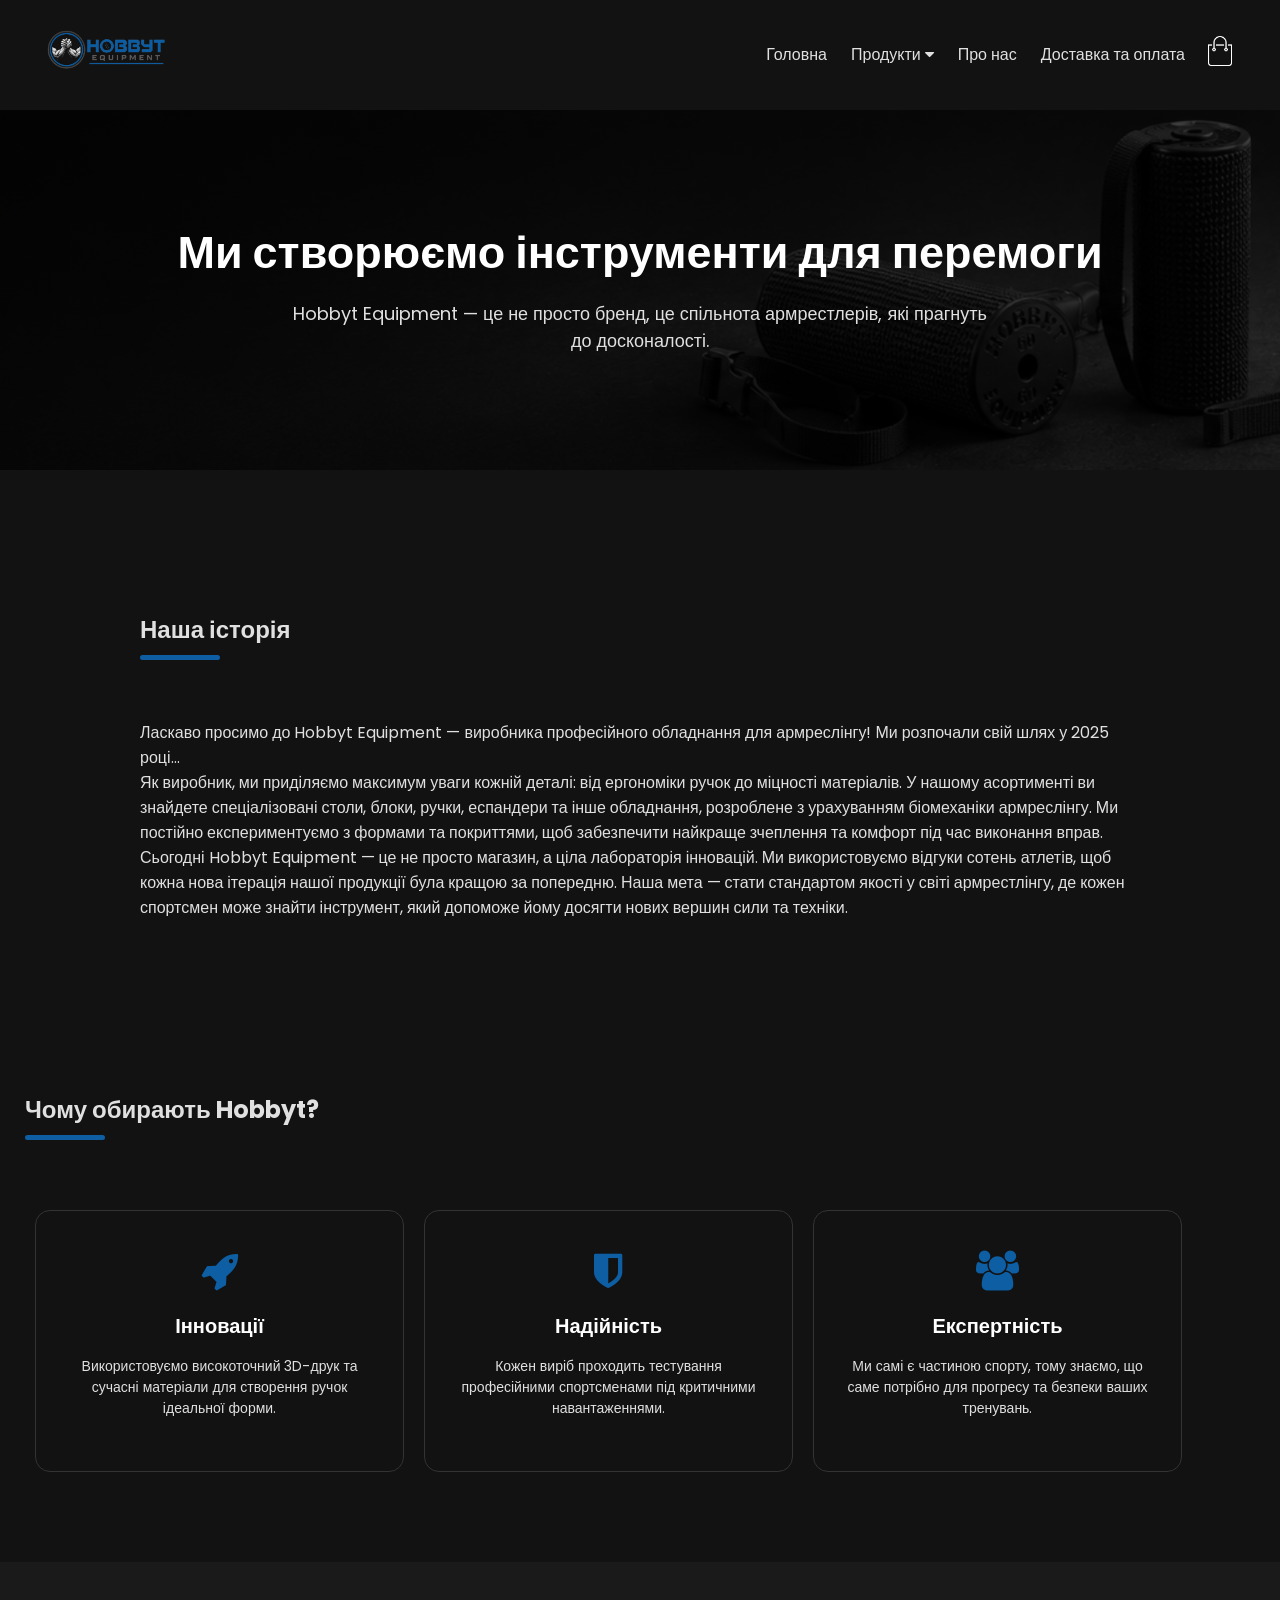
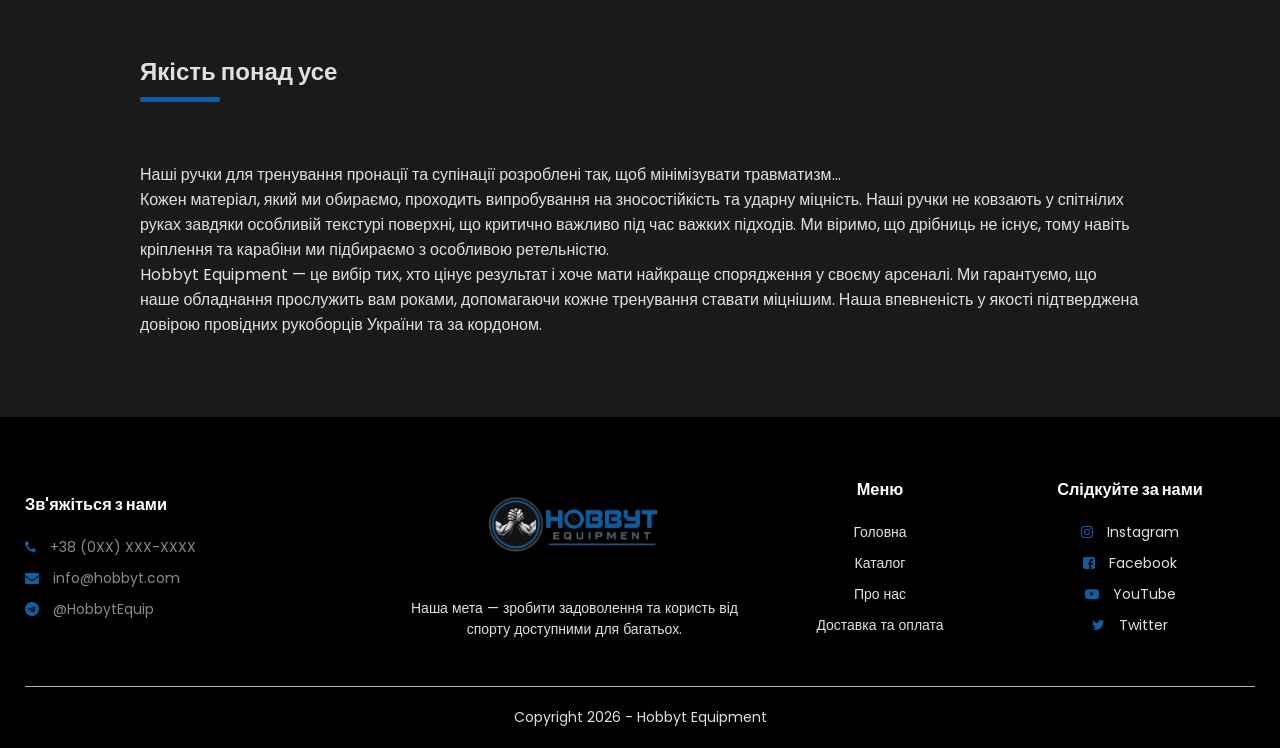
==== commit 904d98e4: "Finalized footer, sale section, and product filtering" ====
--- a/about.html
+++ b/about.html
@@ -10,6 +10,8 @@
     <link href="https://fonts.googleapis.com/css2?family=Poppins:wght@300;400;500;600;700&display=swap"
         rel="stylesheet">
     <link rel="stylesheet" href="https://stackpath.bootstrapcdn.com/font-awesome/4.7.0/css/font-awesome.min.css">
+    <script src="js/products-data.js"></script>
+    <script src="js/render.js"></script>
     <style>
         .about-page {
             padding: 50px 0;
@@ -30,11 +32,23 @@
             <nav>
                 <ul id="MenuItems">
                     <li><a href="index.html">Головна</a></li>
-                    <li><a href="products.html">Продукти</a></li>
+                    <li class="dropdown">
+                        <a href="products.html">Продукти <i class="fa fa-caret-down"></i></a>
+                        <div class="dropdown-content">
+                            <a href="products.html?category=handles">Ручки для тренувань</a>
+                            <a href="products.html?category=sets">Сети для тренувань</a>
+                            <a href="products.html?category=blocks">Блоки для тренувань</a>
+                            <a href="products.html?category=tables">Столи для тренувань</a>
+                        </div>
+                    </li>
                     <li><a href="about.html">Про нас</a></li>
+                    <li><a href="delivery.html">Доставка та оплата</a></li>
                 </ul>
             </nav>
-            <a href="cart.html"><img src="images/cart.png" width="30px" height="30px"></a>
+            <a href="cart.html" class="cart-icon-container">
+                <img src="images/cart.png" width="30px" height="30px">
+                <span class="cart-badge">0</span>
+            </a>
             <img src="images/menu.png" class="menu-icon" onclick="menutoggle()">
         </div>
     </div>
@@ -67,7 +81,7 @@
             <h2 class="title">Чому обирають Hobbyt?</h2>
             <div class="row">
                 <div class="col-3 value-box">
-                    <img src="images/2.png" style="width: 60px; height: 60px; margin-bottom: 20px; object-fit: contain;">
+                    <i class="fa fa-rocket"></i>
                     <h3>Інновації</h3>
                     <p>Використовуємо високоточний 3D-друк та сучасні матеріали для створення ручок ідеальної форми.</p>
                 </div>
@@ -104,12 +118,37 @@
     <div class="footer">
         <div class="container">
             <div class="row">
+                <div class="footer-col-1">
+                    <h3>Зв'яжіться з нами</h3>
+                    <ul>
+                        <li><i class="fa fa-phone"></i> +38 (0XX) XXX-XXXX</li>
+                        <li><i class="fa fa-envelope"></i> info@hobbyt.com</li>
+                        <li><i class="fa fa-telegram"></i> @HobbytEquip</li>
+                    </ul>
+                </div>
                 <div class="footer-col-2">
                     <img src="images/logo-white.png">
                     <p>Наша мета — зробити задоволення та користь від спорту доступними для багатьох.
                     </p>
                 </div>
-                
+                <div class="footer-col-3">
+                    <h3>Меню</h3>
+                    <ul>
+                        <li><a href="index.html">Головна</a></li>
+                        <li><a href="products.html">Каталог</a></li>
+                        <li><a href="about.html">Про нас</a></li>
+                        <li><a href="delivery.html">Доставка та оплата</a></li>
+                    </ul>
+                </div>
+                <div class="footer-col-4">
+                    <h3>Слідкуйте за нами</h3>
+                    <ul>
+                        <li><a href="#"><i class="fa fa-instagram"></i> Instagram</a></li>
+                        <li><a href="#"><i class="fa fa-facebook-square"></i> Facebook</a></li>
+                        <li><a href="#"><i class="fa fa-youtube-play"></i> YouTube</a></li>
+                        <li><a href="#"><i class="fa fa-twitter"></i> Twitter</a></li>
+                    </ul>
+                </div>
             </div>
             <hr>
             <p class="copyright">Copyright 2026 - Hobbyt Equipment</p>
--- a/style.css
+++ b/style.css
@@ -27,6 +27,22 @@
     display: inline-block;
     margin-right: 20px;
 }
+.cart-icon-container {
+    position: relative;
+    display: inline-block;
+}
+.cart-badge {
+    position: absolute;
+    top: -5px;
+    right: -10px;
+    background: #0E5EA3; /* Використовуємо наш синій колір */
+    color: white;
+    border-radius: 50%;
+    padding: 2px 6px;
+    font-size: 10px;
+    font-weight: bold;
+    display: none; /* Сховано за замовчуванням */
+}
 a{
     text-decoration: none;
     color: #555;
@@ -34,6 +50,37 @@
 p{
     color: #555;
 }
+/* Dropdown Menu */
+.dropdown {
+    position: relative;
+    display: inline-block;
+}
+.dropdown-content {
+    display: none;
+    position: absolute;
+    background-color: #1a1a1a;
+    min-width: 220px;
+    box-shadow: 0px 8px 16px 0px rgba(0,0,0,0.5);
+    z-index: 100;
+    text-align: left;
+    border-radius: 5px;
+    padding-top: 10px; /* Створює невидимий місток між кнопкою та меню */
+}
+.dropdown-content a {
+    color: white;
+    padding: 12px 16px;
+    text-decoration: none;
+    display: block;
+    font-size: 14px;
+    transition: background 0.3s;
+}
+.dropdown-content a:hover {
+    background-color: #0E5EA3;
+}
+.dropdown:hover .dropdown-content {
+    display: block;
+}
+
 .container{
     max-width: 1300px;
     margin: auto;
@@ -44,7 +91,7 @@
     display: flex;
     align-items: center;
     flex-wrap: wrap;
-    justify-content: space-around;
+    justify-content: flex-start;
 }
 .col-2{
     flex-basis: 50%;
@@ -89,7 +136,7 @@
     width: 100%;
 }
 .small-container{
-    max-width: 1080px;
+    max-width: 1300px;
     margin: auto;
     padding-left: 25px;
     padding-right: 25px;
@@ -228,8 +275,23 @@
     flex-basis: 12%;
     text-align: center;
 }
-ul{
-    list-style-type: none;
+.footer a {
+    color: #8a8a8a;
+    transition: color 0.3s;
+}
+.footer a:hover {
+    color: #fff;
+}
+.footer ul {
+    list-style: none;
+    padding: 0;
+}
+.footer ul li {
+    margin-bottom: 10px;
+}
+.footer ul li i {
+    margin-right: 10px;
+    color: #0E5EA3;
 }
 .app-logo{
     margin-top: 20px;
@@ -631,7 +693,6 @@
     margin-bottom: 35px;
     color: #e0e0e0;
     text-align: left;
-    max-width: 450px;
 }
 
 @keyframes kenburnsFade {
@@ -714,7 +775,7 @@
     display: none; /* Safari and Chrome */
 }
 .product-card {
-    min-width: 250px;
+    flex: 0 0 calc(20% - 16px);
     background: #1e1e1e;
     border-radius: 10px;
     padding: 15px;
@@ -723,6 +784,27 @@
     border: 1px solid #333;
     display: flex;
     flex-direction: column;
+    position: relative;
+    overflow: hidden;
+}
+.discount-badge {
+    position: absolute;
+    top: 10px;
+    left: 10px;
+    background: #ff523b;
+    color: #fff;
+    padding: 4px 8px;
+    border-radius: 5px;
+    font-size: 11px;
+    font-weight: 700;
+    z-index: 2;
+    box-shadow: 0 2px 5px rgba(0,0,0,0.3);
+}
+.old-price {
+    text-decoration: line-through;
+    color: #777;
+    margin-right: 8px;
+    font-size: 0.85em;
 }
 .product-card:hover {
     transform: translateY(-5px);
@@ -882,4 +964,29 @@
 .value-box:hover {
     transform: translateY(-10px);
     border-color: #0E5EA3;
+}
+
+/* Product Card Styling */
+.rating {
+    margin: 10px 0;
+}
+.rating .fa {
+    color: #0E5EA3; /* Синій колір для зірок */
+}
+.add-to-cart-btn {
+    display: inline-block;
+    background: #0E5EA3;
+    color: white;
+    padding: 6px 15px;
+    margin-top: 10px;
+    border-radius: 30px;
+    font-size: 13px;
+    border: none;
+    cursor: pointer;
+    transition: background 0.3s;
+    width: 100%; /* Кнопка на всю ширину картки для однаковості */
+    max-width: 150px;
+}
+.add-to-cart-btn:hover {
+    background: #0b4d85;
 }
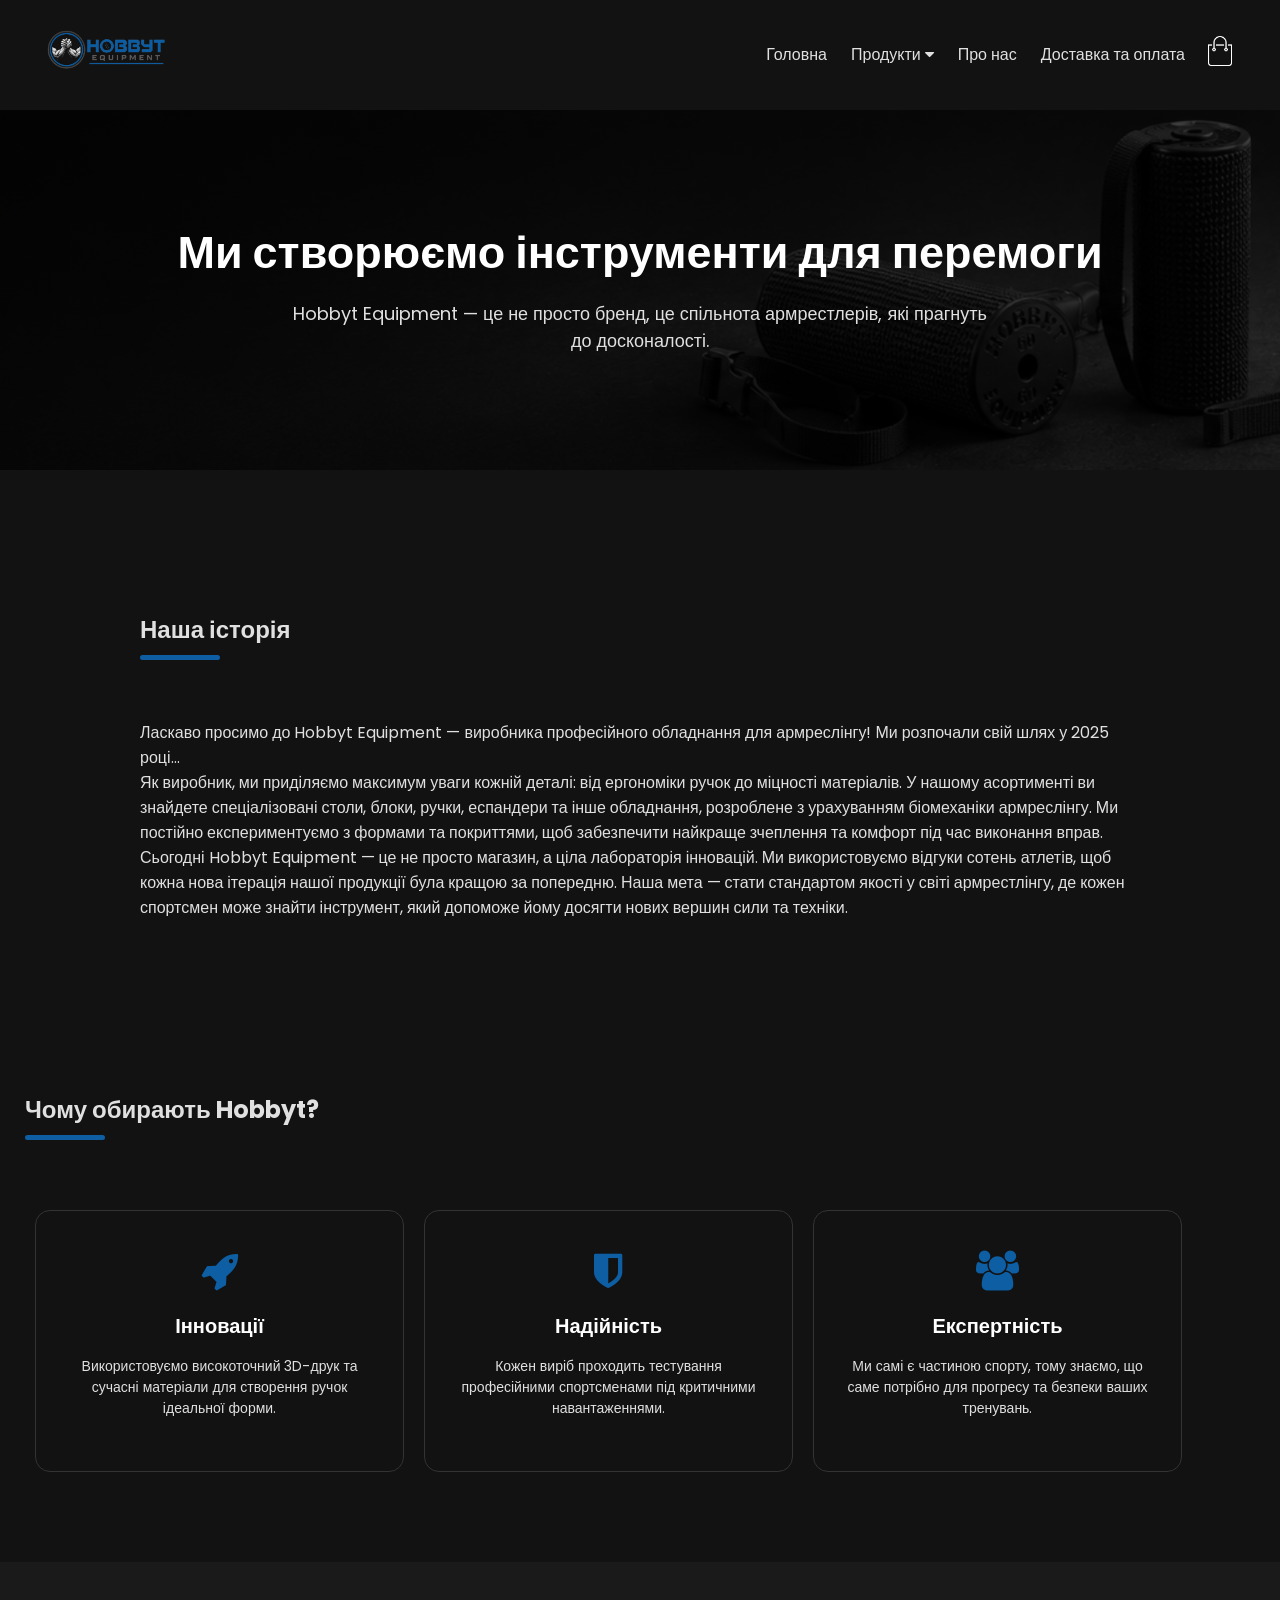
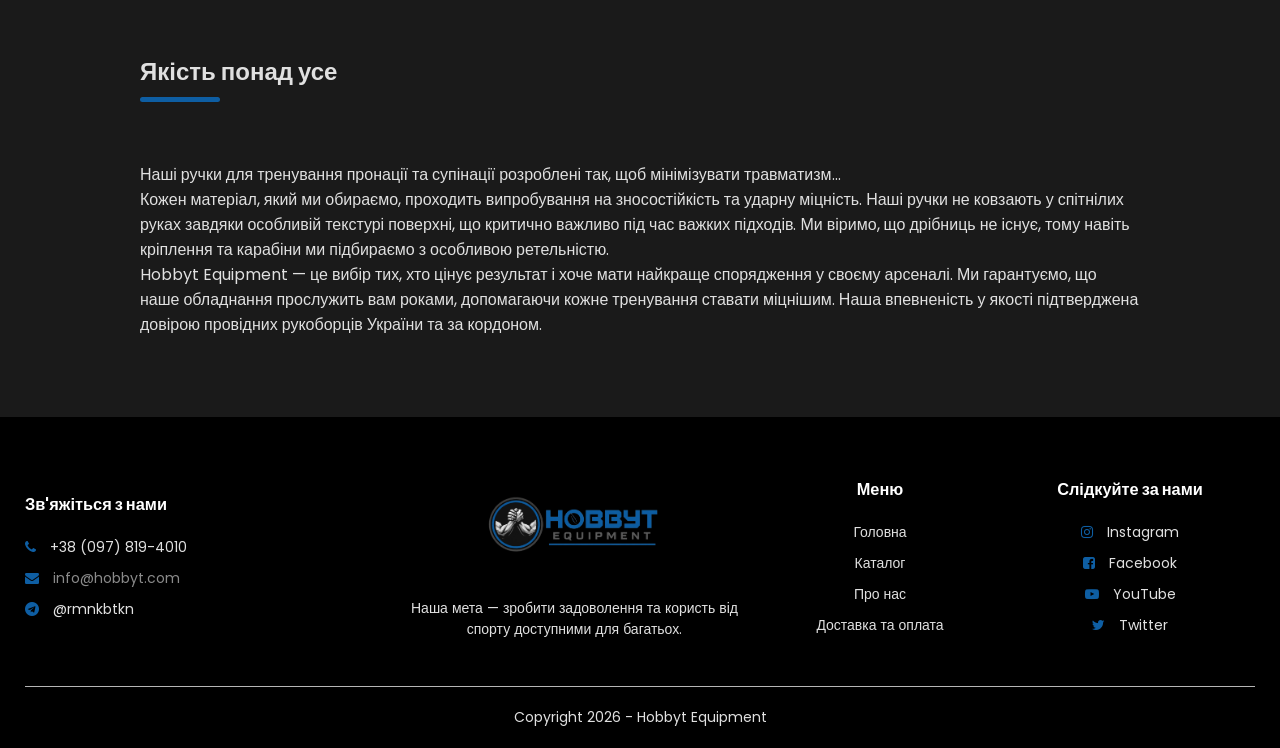
==== commit dcbdd17c: "Prepared for hosting: SEO, 404 page, robots.txt" ====
--- a/about.html
+++ b/about.html
@@ -121,9 +121,9 @@
                 <div class="footer-col-1">
                     <h3>Зв'яжіться з нами</h3>
                     <ul>
-                        <li><i class="fa fa-phone"></i> +38 (0XX) XXX-XXXX</li>
+                        <li><a href="tel:+380978194010"><i class="fa fa-phone"></i> +38 (097) 819-4010</a></li>
                         <li><i class="fa fa-envelope"></i> info@hobbyt.com</li>
-                        <li><i class="fa fa-telegram"></i> @HobbytEquip</li>
+                        <li><a href="https://t.me/rmnkbtkn" target="_blank"><i class="fa fa-telegram"></i> @rmnkbtkn</a></li>
                     </ul>
                 </div>
                 <div class="footer-col-2">
--- a/style.css
+++ b/style.css
@@ -147,6 +147,7 @@
     min-width: 200px;
     margin-bottom: 50px;
     transition: transform 0.5s;
+    position: relative;
 }
 .col-4 img{
     width: 100%;
@@ -989,4 +990,49 @@
 }
 .add-to-cart-btn:hover {
     background: #0b4d85;
+}
+
+/* Checkout Form */
+.checkout-form-container {
+    background: #1a1a1a;
+    padding: 30px;
+    border-radius: 15px;
+    border: 1px solid #333;
+    max-width: 600px;
+    margin: 40px auto;
+}
+.checkout-form .form-group {
+    margin-bottom: 20px;
+}
+.checkout-form label {
+    display: block;
+    margin-bottom: 8px;
+    color: #fff;
+    font-size: 14px;
+}
+.checkout-form input, 
+.checkout-form textarea, 
+.checkout-form select {
+    width: 100%;
+    padding: 12px;
+    background: #2a2a2a;
+    border: 1px solid #444;
+    border-radius: 8px;
+    color: #fff;
+    font-family: inherit;
+    outline: none;
+    transition: border-color 0.3s;
+}
+.checkout-form input:focus, 
+.checkout-form textarea:focus, 
+.checkout-form select:focus {
+    border-color: #0E5EA3;
+}
+.checkout-form textarea {
+    height: 100px;
+    resize: none;
+}
+.checkout-form .btn {
+    width: 100%;
+    margin-top: 10px;
 }
